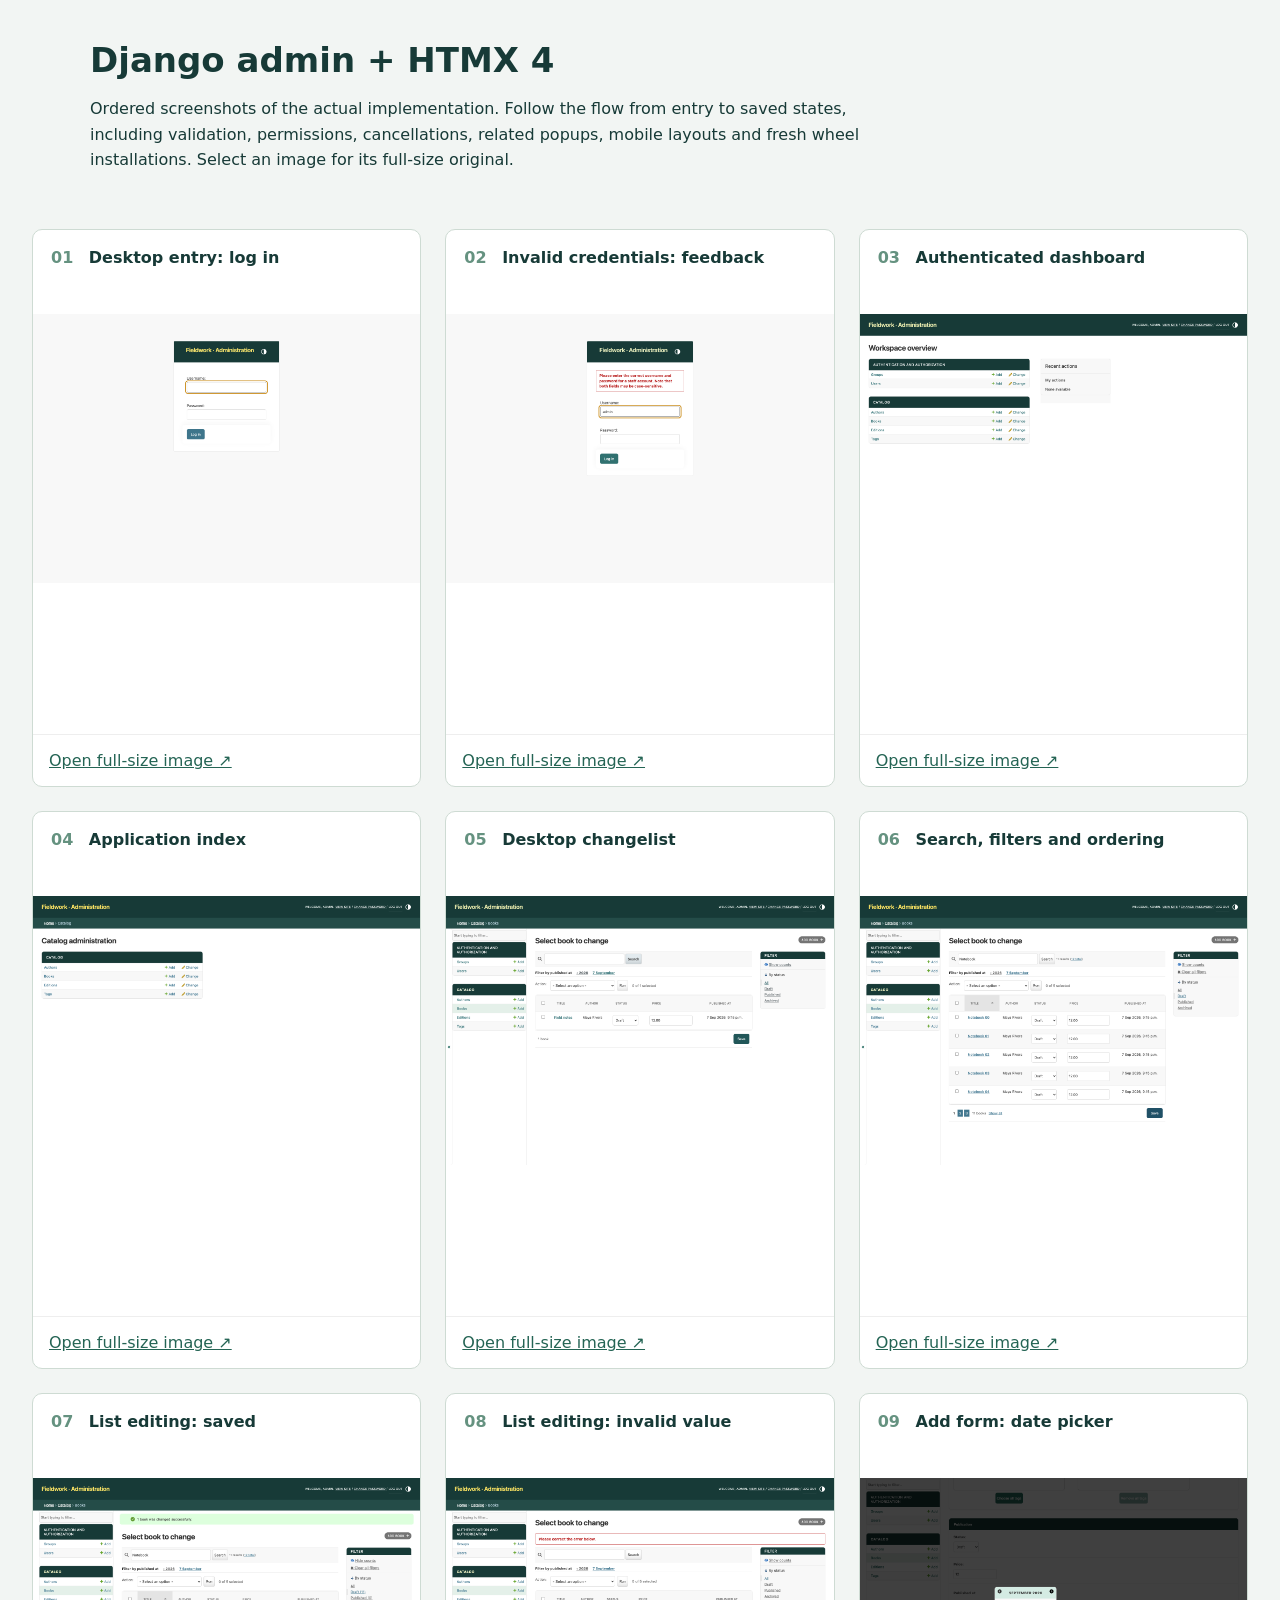
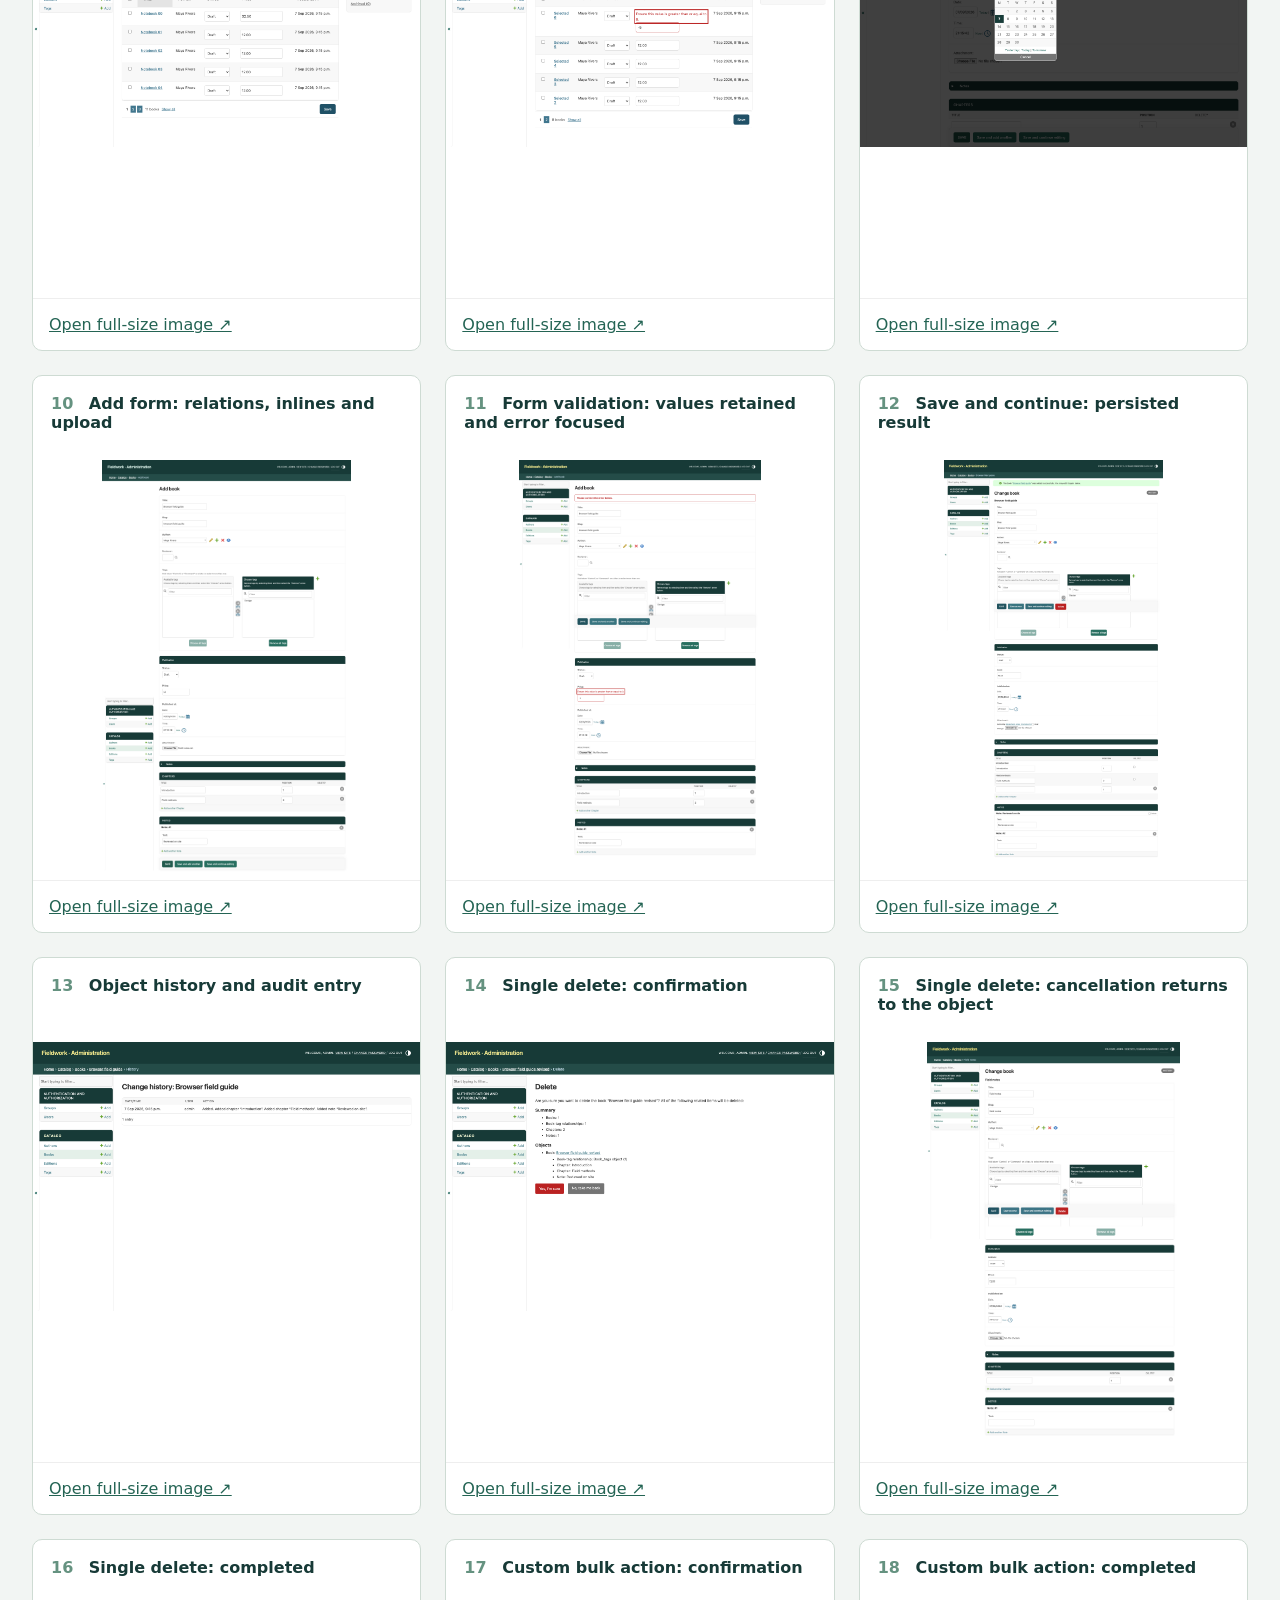
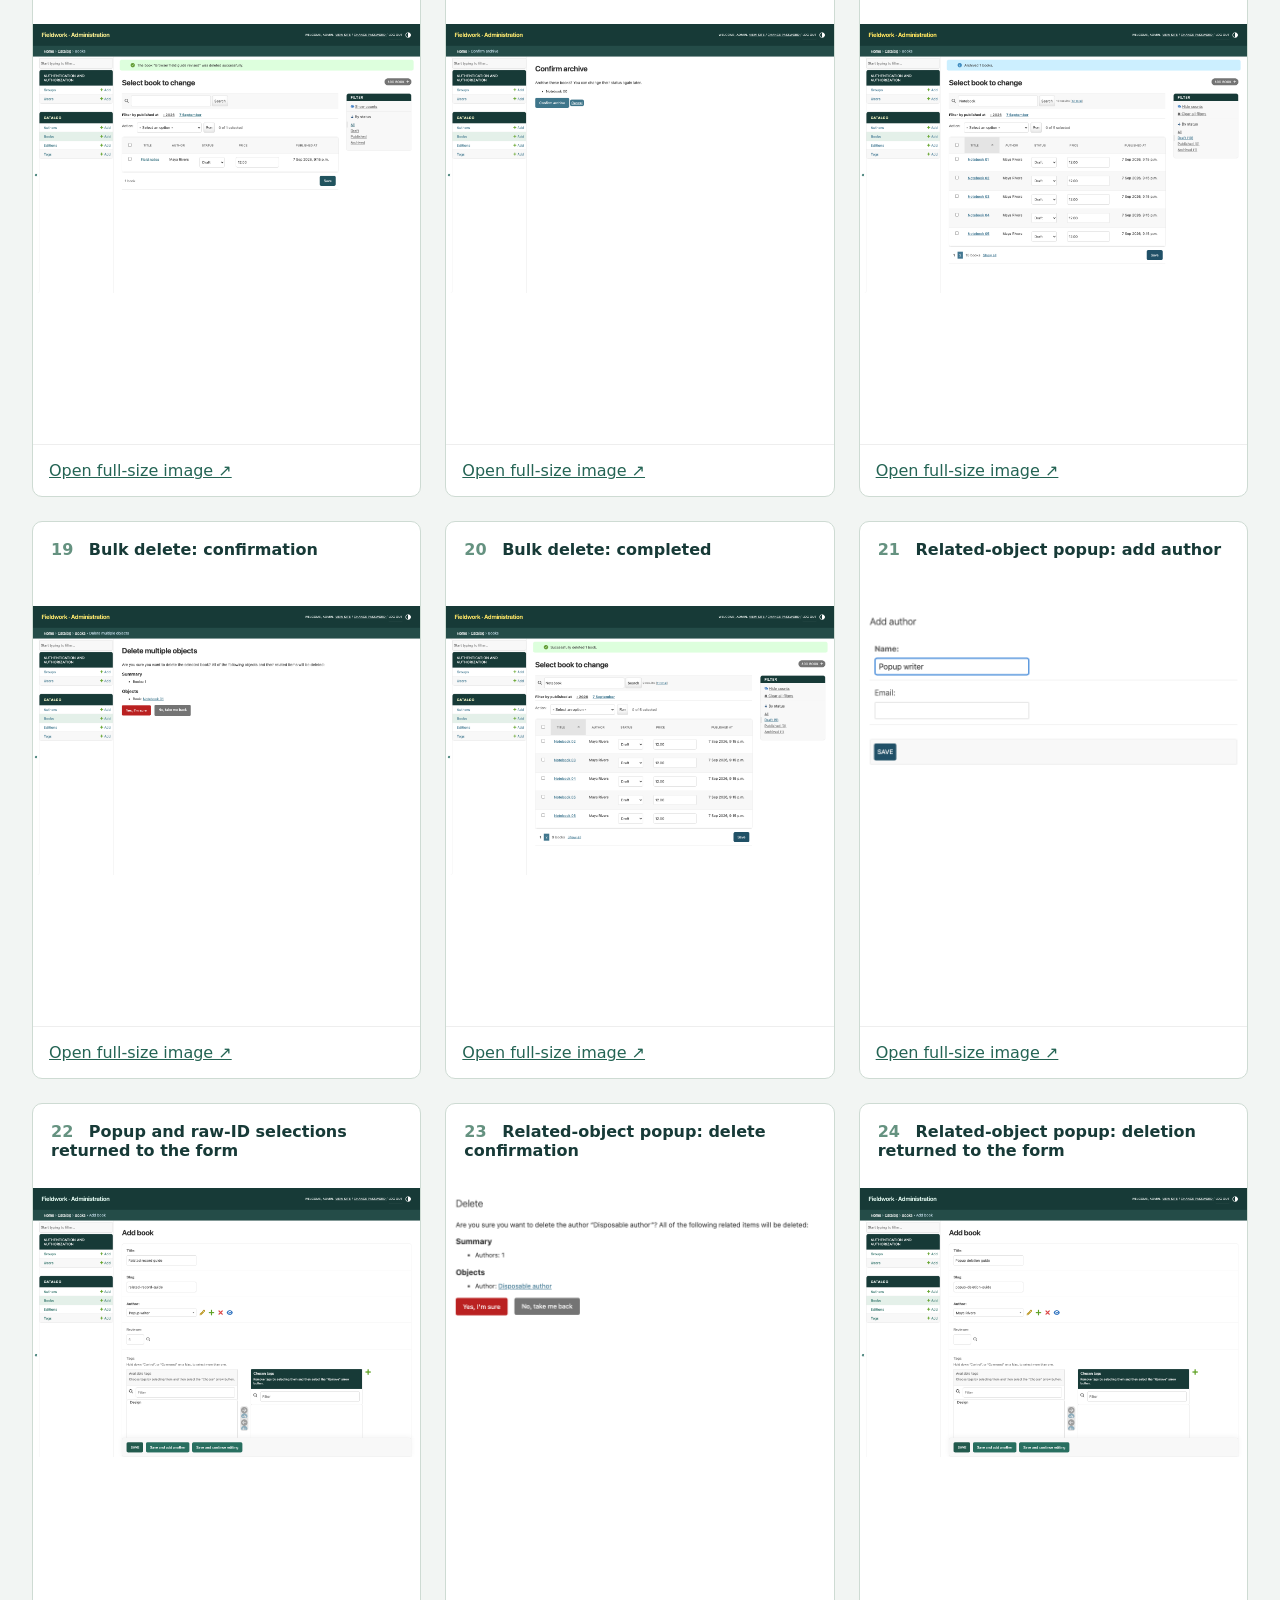
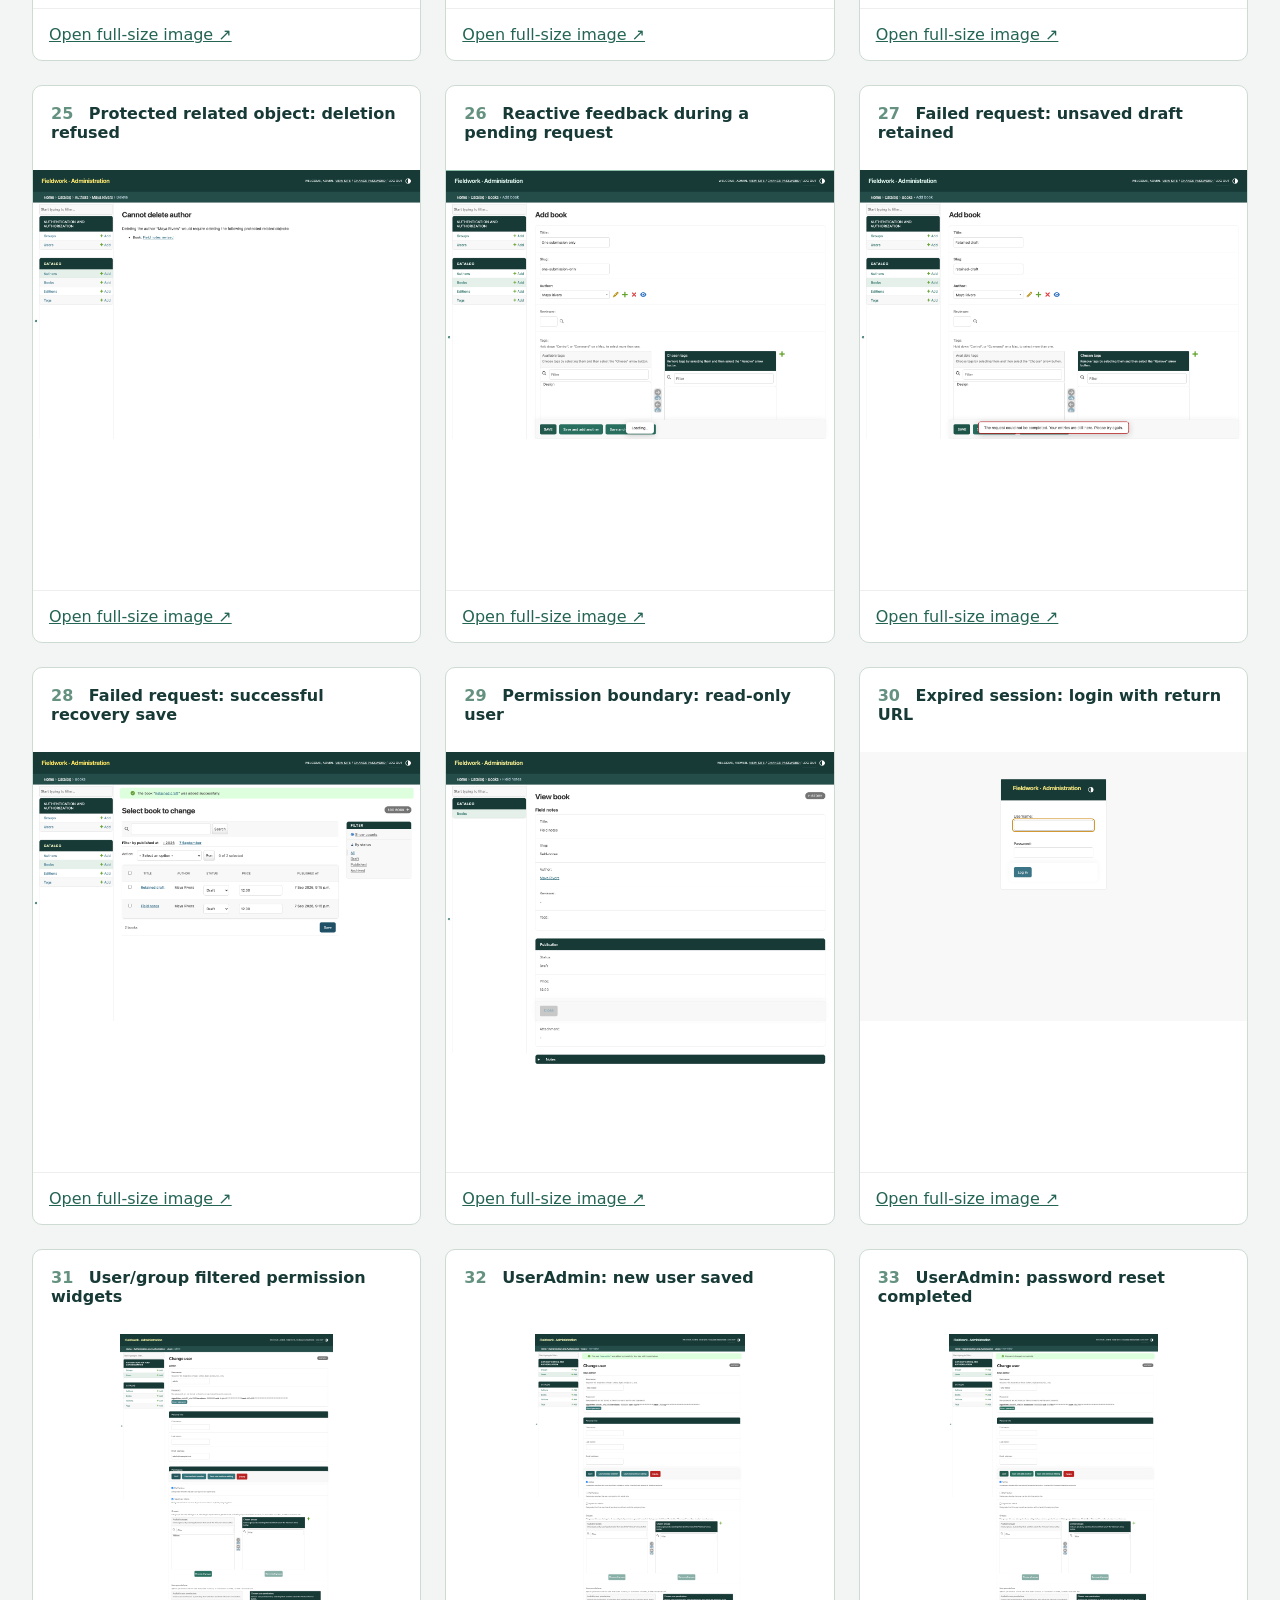
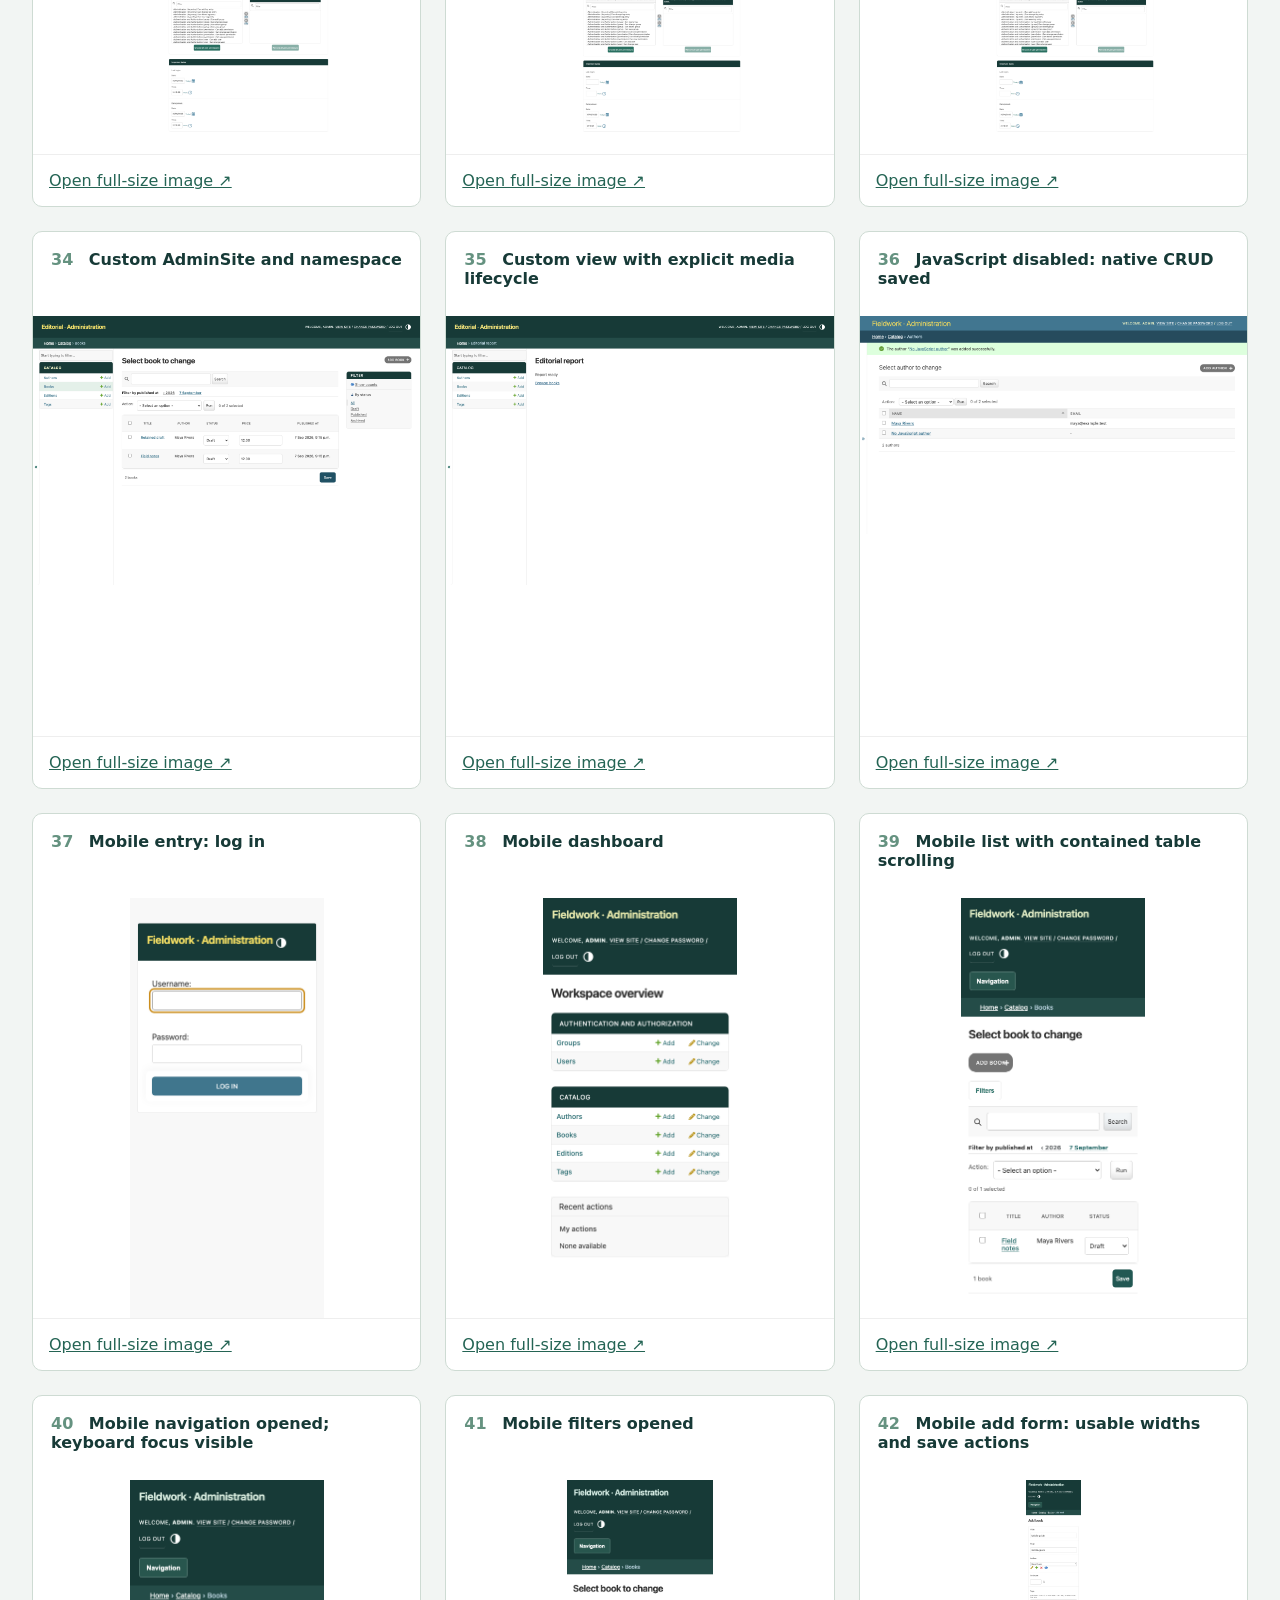
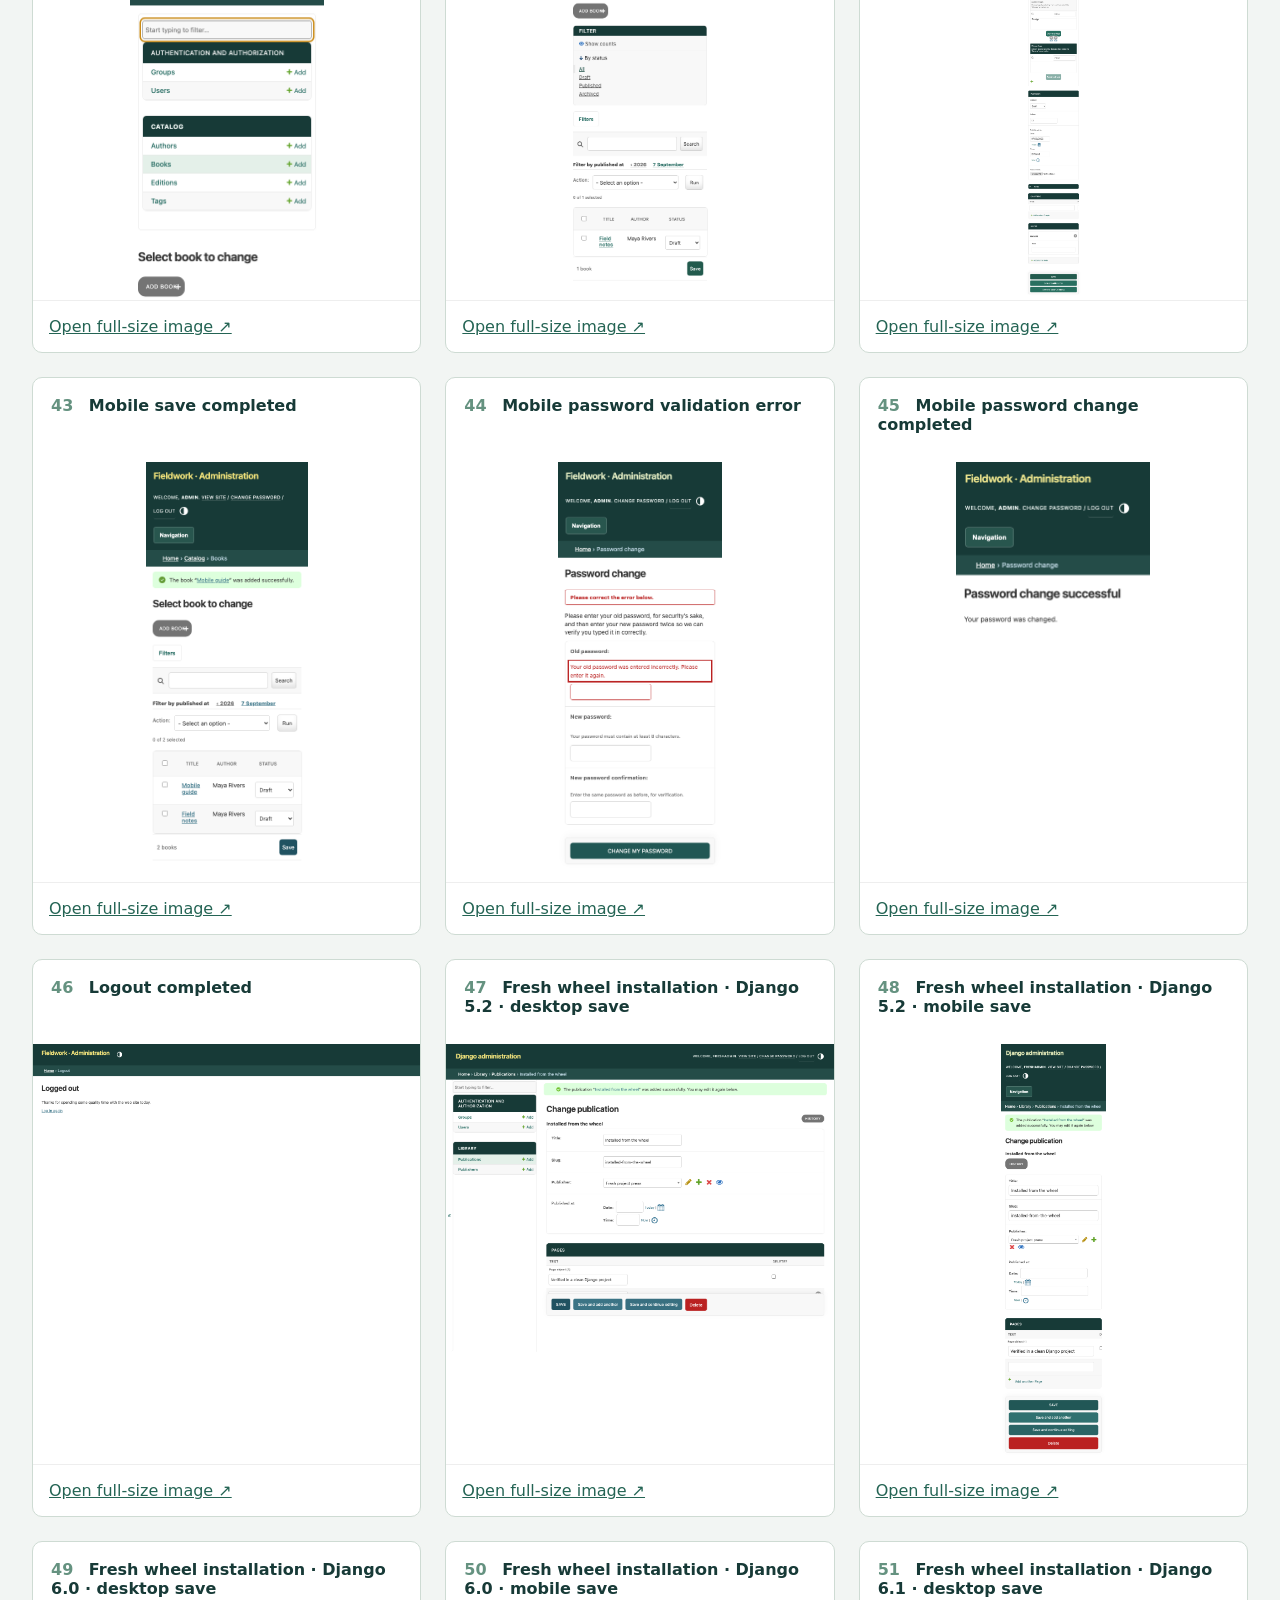
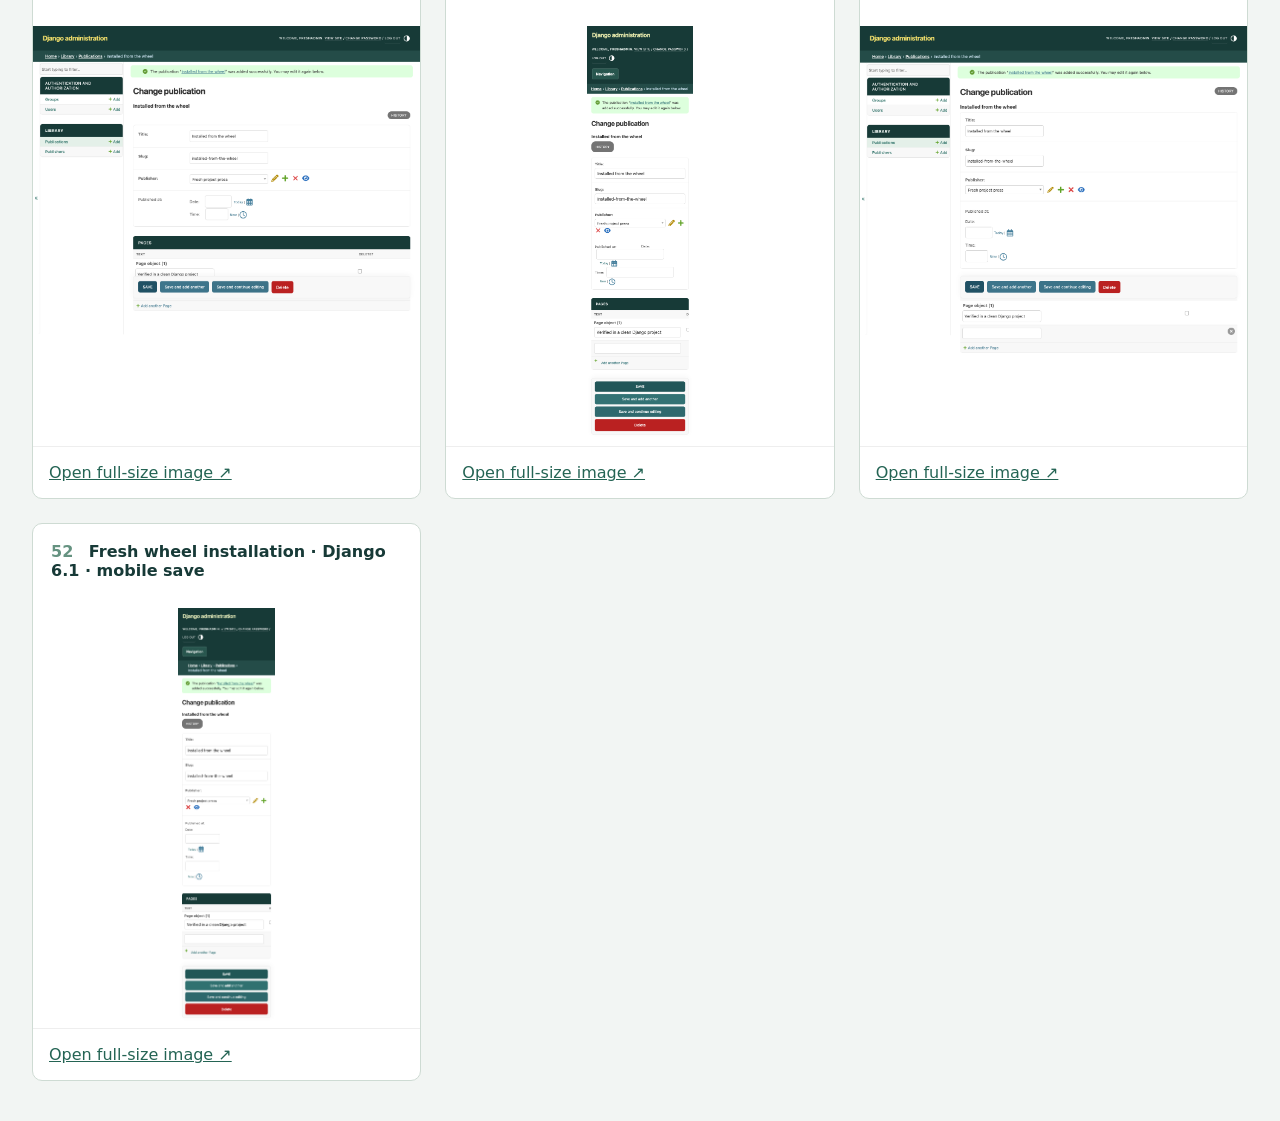
==== evidence/walkthrough.html @ 74c29bb1 "docs: deliver install guide and verified screenshot walkthrough" ====
<!doctype html><html lang="en"><meta charset="utf-8"><meta name="viewport" content="width=device-width, initial-scale=1"><title>Django HTMX admin · Screenshot walkthrough</title><style>body{margin:0;background:#f2f5f3;color:#173a37;font:16px system-ui}header{padding:40px;max-width:1100px;margin:auto}h1{font-size:34px;margin:0 0 12px}main{display:grid;grid-template-columns:repeat(auto-fit,minmax(330px,1fr));gap:24px;padding:0 32px 40px;max-width:1450px;margin:auto}figure{margin:0;border:1px solid #cedbd3;border-radius:10px;overflow:hidden;background:white}figcaption{padding:18px;font-weight:650;min-height:48px}figcaption span{color:#659280;margin-right:10px}img{width:100%;height:420px;object-fit:contain;object-position:top;background:#fff;display:block}.original{display:block;padding:16px;color:#246454;border-top:1px solid #eee}a:focus-visible{outline:3px solid #c58a24}header p{max-width:800px;line-height:1.6}@media(max-width:500px){header{padding:24px}main{padding:0 16px 24px;grid-template-columns:1fr}}</style><header><h1>Django admin + HTMX 4</h1><p>Ordered screenshots of the actual implementation. Follow the flow from entry to saved states, including validation, permissions, cancellations, related popups, mobile layouts and fresh wheel installations. Select an image for its full-size original.</p></header><main><figure><figcaption><span>01</span> Desktop entry: log in</figcaption><a href="screenshots/01-desktop-login.png" target="_blank"><img loading="lazy" src="screenshots/01-desktop-login.png" alt="Desktop entry: log in"></a><a class="original" href="screenshots/01-desktop-login.png" target="_blank">Open full-size image ↗</a></figure><figure><figcaption><span>02</span> Invalid credentials: feedback</figcaption><a href="screenshots/02-login-error.png" target="_blank"><img loading="lazy" src="screenshots/02-login-error.png" alt="Invalid credentials: feedback"></a><a class="original" href="screenshots/02-login-error.png" target="_blank">Open full-size image ↗</a></figure><figure><figcaption><span>03</span> Authenticated dashboard</figcaption><a href="screenshots/03-desktop-dashboard.png" target="_blank"><img loading="lazy" src="screenshots/03-desktop-dashboard.png" alt="Authenticated dashboard"></a><a class="original" href="screenshots/03-desktop-dashboard.png" target="_blank">Open full-size image ↗</a></figure><figure><figcaption><span>04</span> Application index</figcaption><a href="screenshots/04-app-index.png" target="_blank"><img loading="lazy" src="screenshots/04-app-index.png" alt="Application index"></a><a class="original" href="screenshots/04-app-index.png" target="_blank">Open full-size image ↗</a></figure><figure><figcaption><span>05</span> Desktop changelist</figcaption><a href="screenshots/05-desktop-changelist.png" target="_blank"><img loading="lazy" src="screenshots/05-desktop-changelist.png" alt="Desktop changelist"></a><a class="original" href="screenshots/05-desktop-changelist.png" target="_blank">Open full-size image ↗</a></figure><figure><figcaption><span>06</span> Search, filters and ordering</figcaption><a href="screenshots/13-search-filter-sort.png" target="_blank"><img loading="lazy" src="screenshots/13-search-filter-sort.png" alt="Search, filters and ordering"></a><a class="original" href="screenshots/13-search-filter-sort.png" target="_blank">Open full-size image ↗</a></figure><figure><figcaption><span>07</span> List editing: saved</figcaption><a href="screenshots/14-list-edit-saved.png" target="_blank"><img loading="lazy" src="screenshots/14-list-edit-saved.png" alt="List editing: saved"></a><a class="original" href="screenshots/14-list-edit-saved.png" target="_blank">Open full-size image ↗</a></figure><figure><figcaption><span>08</span> List editing: invalid value</figcaption><a href="screenshots/36-list-validation.png" target="_blank"><img loading="lazy" src="screenshots/36-list-validation.png" alt="List editing: invalid value"></a><a class="original" href="screenshots/36-list-validation.png" target="_blank">Open full-size image ↗</a></figure><figure><figcaption><span>09</span> Add form: date picker</figcaption><a href="screenshots/06-add-form-calendar.png" target="_blank"><img loading="lazy" src="screenshots/06-add-form-calendar.png" alt="Add form: date picker"></a><a class="original" href="screenshots/06-add-form-calendar.png" target="_blank">Open full-size image ↗</a></figure><figure><figcaption><span>10</span> Add form: relations, inlines and upload</figcaption><a href="screenshots/07-add-form-inlines-upload.png" target="_blank"><img loading="lazy" src="screenshots/07-add-form-inlines-upload.png" alt="Add form: relations, inlines and upload"></a><a class="original" href="screenshots/07-add-form-inlines-upload.png" target="_blank">Open full-size image ↗</a></figure><figure><figcaption><span>11</span> Form validation: values retained and error focused</figcaption><a href="screenshots/08-validation-feedback.png" target="_blank"><img loading="lazy" src="screenshots/08-validation-feedback.png" alt="Form validation: values retained and error focused"></a><a class="original" href="screenshots/08-validation-feedback.png" target="_blank">Open full-size image ↗</a></figure><figure><figcaption><span>12</span> Save and continue: persisted result</figcaption><a href="screenshots/09-saved-continue.png" target="_blank"><img loading="lazy" src="screenshots/09-saved-continue.png" alt="Save and continue: persisted result"></a><a class="original" href="screenshots/09-saved-continue.png" target="_blank">Open full-size image ↗</a></figure><figure><figcaption><span>13</span> Object history and audit entry</figcaption><a href="screenshots/10-object-history.png" target="_blank"><img loading="lazy" src="screenshots/10-object-history.png" alt="Object history and audit entry"></a><a class="original" href="screenshots/10-object-history.png" target="_blank">Open full-size image ↗</a></figure><figure><figcaption><span>14</span> Single delete: confirmation</figcaption><a href="screenshots/11-delete-confirmation.png" target="_blank"><img loading="lazy" src="screenshots/11-delete-confirmation.png" alt="Single delete: confirmation"></a><a class="original" href="screenshots/11-delete-confirmation.png" target="_blank">Open full-size image ↗</a></figure><figure><figcaption><span>15</span> Single delete: cancellation returns to the object</figcaption><a href="screenshots/38-delete-cancelled.png" target="_blank"><img loading="lazy" src="screenshots/38-delete-cancelled.png" alt="Single delete: cancellation returns to the object"></a><a class="original" href="screenshots/38-delete-cancelled.png" target="_blank">Open full-size image ↗</a></figure><figure><figcaption><span>16</span> Single delete: completed</figcaption><a href="screenshots/12-delete-finished.png" target="_blank"><img loading="lazy" src="screenshots/12-delete-finished.png" alt="Single delete: completed"></a><a class="original" href="screenshots/12-delete-finished.png" target="_blank">Open full-size image ↗</a></figure><figure><figcaption><span>17</span> Custom bulk action: confirmation</figcaption><a href="screenshots/15-bulk-action-confirmation.png" target="_blank"><img loading="lazy" src="screenshots/15-bulk-action-confirmation.png" alt="Custom bulk action: confirmation"></a><a class="original" href="screenshots/15-bulk-action-confirmation.png" target="_blank">Open full-size image ↗</a></figure><figure><figcaption><span>18</span> Custom bulk action: completed</figcaption><a href="screenshots/16-bulk-action-finished.png" target="_blank"><img loading="lazy" src="screenshots/16-bulk-action-finished.png" alt="Custom bulk action: completed"></a><a class="original" href="screenshots/16-bulk-action-finished.png" target="_blank">Open full-size image ↗</a></figure><figure><figcaption><span>19</span> Bulk delete: confirmation</figcaption><a href="screenshots/17-bulk-delete-confirmation.png" target="_blank"><img loading="lazy" src="screenshots/17-bulk-delete-confirmation.png" alt="Bulk delete: confirmation"></a><a class="original" href="screenshots/17-bulk-delete-confirmation.png" target="_blank">Open full-size image ↗</a></figure><figure><figcaption><span>20</span> Bulk delete: completed</figcaption><a href="screenshots/41-bulk-delete-finished.png" target="_blank"><img loading="lazy" src="screenshots/41-bulk-delete-finished.png" alt="Bulk delete: completed"></a><a class="original" href="screenshots/41-bulk-delete-finished.png" target="_blank">Open full-size image ↗</a></figure><figure><figcaption><span>21</span> Related-object popup: add author</figcaption><a href="screenshots/18-related-author-popup.png" target="_blank"><img loading="lazy" src="screenshots/18-related-author-popup.png" alt="Related-object popup: add author"></a><a class="original" href="screenshots/18-related-author-popup.png" target="_blank">Open full-size image ↗</a></figure><figure><figcaption><span>22</span> Popup and raw-ID selections returned to the form</figcaption><a href="screenshots/19-related-records-selected.png" target="_blank"><img loading="lazy" src="screenshots/19-related-records-selected.png" alt="Popup and raw-ID selections returned to the form"></a><a class="original" href="screenshots/19-related-records-selected.png" target="_blank">Open full-size image ↗</a></figure><figure><figcaption><span>23</span> Related-object popup: delete confirmation</figcaption><a href="screenshots/39-popup-delete-confirmation.png" target="_blank"><img loading="lazy" src="screenshots/39-popup-delete-confirmation.png" alt="Related-object popup: delete confirmation"></a><a class="original" href="screenshots/39-popup-delete-confirmation.png" target="_blank">Open full-size image ↗</a></figure><figure><figcaption><span>24</span> Related-object popup: deletion returned to the form</figcaption><a href="screenshots/40-popup-delete-finished.png" target="_blank"><img loading="lazy" src="screenshots/40-popup-delete-finished.png" alt="Related-object popup: deletion returned to the form"></a><a class="original" href="screenshots/40-popup-delete-finished.png" target="_blank">Open full-size image ↗</a></figure><figure><figcaption><span>25</span> Protected related object: deletion refused</figcaption><a href="screenshots/20-protected-deletion.png" target="_blank"><img loading="lazy" src="screenshots/20-protected-deletion.png" alt="Protected related object: deletion refused"></a><a class="original" href="screenshots/20-protected-deletion.png" target="_blank">Open full-size image ↗</a></figure><figure><figcaption><span>26</span> Reactive feedback during a pending request</figcaption><a href="screenshots/33-loading-feedback.png" target="_blank"><img loading="lazy" src="screenshots/33-loading-feedback.png" alt="Reactive feedback during a pending request"></a><a class="original" href="screenshots/33-loading-feedback.png" target="_blank">Open full-size image ↗</a></figure><figure><figcaption><span>27</span> Failed request: unsaved draft retained</figcaption><a href="screenshots/31-request-error-retained.png" target="_blank"><img loading="lazy" src="screenshots/31-request-error-retained.png" alt="Failed request: unsaved draft retained"></a><a class="original" href="screenshots/31-request-error-retained.png" target="_blank">Open full-size image ↗</a></figure><figure><figcaption><span>28</span> Failed request: successful recovery save</figcaption><a href="screenshots/44-request-error-recovered.png" target="_blank"><img loading="lazy" src="screenshots/44-request-error-recovered.png" alt="Failed request: successful recovery save"></a><a class="original" href="screenshots/44-request-error-recovered.png" target="_blank">Open full-size image ↗</a></figure><figure><figcaption><span>29</span> Permission boundary: read-only user</figcaption><a href="screenshots/34-view-only-permissions.png" target="_blank"><img loading="lazy" src="screenshots/34-view-only-permissions.png" alt="Permission boundary: read-only user"></a><a class="original" href="screenshots/34-view-only-permissions.png" target="_blank">Open full-size image ↗</a></figure><figure><figcaption><span>30</span> Expired session: login with return URL</figcaption><a href="screenshots/42-session-expiry-login.png" target="_blank"><img loading="lazy" src="screenshots/42-session-expiry-login.png" alt="Expired session: login with return URL"></a><a class="original" href="screenshots/42-session-expiry-login.png" target="_blank">Open full-size image ↗</a></figure><figure><figcaption><span>31</span> User/group filtered permission widgets</figcaption><a href="screenshots/35-user-permission-widgets.png" target="_blank"><img loading="lazy" src="screenshots/35-user-permission-widgets.png" alt="User/group filtered permission widgets"></a><a class="original" href="screenshots/35-user-permission-widgets.png" target="_blank">Open full-size image ↗</a></figure><figure><figcaption><span>32</span> UserAdmin: new user saved</figcaption><a href="screenshots/45-user-created.png" target="_blank"><img loading="lazy" src="screenshots/45-user-created.png" alt="UserAdmin: new user saved"></a><a class="original" href="screenshots/45-user-created.png" target="_blank">Open full-size image ↗</a></figure><figure><figcaption><span>33</span> UserAdmin: password reset completed</figcaption><a href="screenshots/46-admin-password-reset.png" target="_blank"><img loading="lazy" src="screenshots/46-admin-password-reset.png" alt="UserAdmin: password reset completed"></a><a class="original" href="screenshots/46-admin-password-reset.png" target="_blank">Open full-size image ↗</a></figure><figure><figcaption><span>34</span> Custom AdminSite and namespace</figcaption><a href="screenshots/32-custom-admin-site.png" target="_blank"><img loading="lazy" src="screenshots/32-custom-admin-site.png" alt="Custom AdminSite and namespace"></a><a class="original" href="screenshots/32-custom-admin-site.png" target="_blank">Open full-size image ↗</a></figure><figure><figcaption><span>35</span> Custom view with explicit media lifecycle</figcaption><a href="screenshots/37-custom-media-lifecycle.png" target="_blank"><img loading="lazy" src="screenshots/37-custom-media-lifecycle.png" alt="Custom view with explicit media lifecycle"></a><a class="original" href="screenshots/37-custom-media-lifecycle.png" target="_blank">Open full-size image ↗</a></figure><figure><figcaption><span>36</span> JavaScript disabled: native CRUD saved</figcaption><a href="screenshots/43-no-javascript-saved.png" target="_blank"><img loading="lazy" src="screenshots/43-no-javascript-saved.png" alt="JavaScript disabled: native CRUD saved"></a><a class="original" href="screenshots/43-no-javascript-saved.png" target="_blank">Open full-size image ↗</a></figure><figure><figcaption><span>37</span> Mobile entry: log in</figcaption><a href="screenshots/21-mobile-login.png" target="_blank"><img loading="lazy" src="screenshots/21-mobile-login.png" alt="Mobile entry: log in"></a><a class="original" href="screenshots/21-mobile-login.png" target="_blank">Open full-size image ↗</a></figure><figure><figcaption><span>38</span> Mobile dashboard</figcaption><a href="screenshots/22-mobile-dashboard.png" target="_blank"><img loading="lazy" src="screenshots/22-mobile-dashboard.png" alt="Mobile dashboard"></a><a class="original" href="screenshots/22-mobile-dashboard.png" target="_blank">Open full-size image ↗</a></figure><figure><figcaption><span>39</span> Mobile list with contained table scrolling</figcaption><a href="screenshots/23-mobile-list.png" target="_blank"><img loading="lazy" src="screenshots/23-mobile-list.png" alt="Mobile list with contained table scrolling"></a><a class="original" href="screenshots/23-mobile-list.png" target="_blank">Open full-size image ↗</a></figure><figure><figcaption><span>40</span> Mobile navigation opened; keyboard focus visible</figcaption><a href="screenshots/24-mobile-navigation.png" target="_blank"><img loading="lazy" src="screenshots/24-mobile-navigation.png" alt="Mobile navigation opened; keyboard focus visible"></a><a class="original" href="screenshots/24-mobile-navigation.png" target="_blank">Open full-size image ↗</a></figure><figure><figcaption><span>41</span> Mobile filters opened</figcaption><a href="screenshots/26-mobile-filters.png" target="_blank"><img loading="lazy" src="screenshots/26-mobile-filters.png" alt="Mobile filters opened"></a><a class="original" href="screenshots/26-mobile-filters.png" target="_blank">Open full-size image ↗</a></figure><figure><figcaption><span>42</span> Mobile add form: usable widths and save actions</figcaption><a href="screenshots/27-mobile-add-form.png" target="_blank"><img loading="lazy" src="screenshots/27-mobile-add-form.png" alt="Mobile add form: usable widths and save actions"></a><a class="original" href="screenshots/27-mobile-add-form.png" target="_blank">Open full-size image ↗</a></figure><figure><figcaption><span>43</span> Mobile save completed</figcaption><a href="screenshots/28-mobile-saved.png" target="_blank"><img loading="lazy" src="screenshots/28-mobile-saved.png" alt="Mobile save completed"></a><a class="original" href="screenshots/28-mobile-saved.png" target="_blank">Open full-size image ↗</a></figure><figure><figcaption><span>44</span> Mobile password validation error</figcaption><a href="screenshots/29-mobile-password-error.png" target="_blank"><img loading="lazy" src="screenshots/29-mobile-password-error.png" alt="Mobile password validation error"></a><a class="original" href="screenshots/29-mobile-password-error.png" target="_blank">Open full-size image ↗</a></figure><figure><figcaption><span>45</span> Mobile password change completed</figcaption><a href="screenshots/30-mobile-password-done.png" target="_blank"><img loading="lazy" src="screenshots/30-mobile-password-done.png" alt="Mobile password change completed"></a><a class="original" href="screenshots/30-mobile-password-done.png" target="_blank">Open full-size image ↗</a></figure><figure><figcaption><span>46</span> Logout completed</figcaption><a href="screenshots/25-logout.png" target="_blank"><img loading="lazy" src="screenshots/25-logout.png" alt="Logout completed"></a><a class="original" href="screenshots/25-logout.png" target="_blank">Open full-size image ↗</a></figure><figure><figcaption><span>47</span> Fresh wheel installation · Django 5.2 · desktop save</figcaption><a href="../fresh_install/django52/wheel-saved-desktop.png" target="_blank"><img loading="lazy" src="../fresh_install/django52/wheel-saved-desktop.png" alt="Fresh wheel installation · Django 5.2 · desktop save"></a><a class="original" href="../fresh_install/django52/wheel-saved-desktop.png" target="_blank">Open full-size image ↗</a></figure><figure><figcaption><span>48</span> Fresh wheel installation · Django 5.2 · mobile save</figcaption><a href="../fresh_install/django52/wheel-saved-mobile.png" target="_blank"><img loading="lazy" src="../fresh_install/django52/wheel-saved-mobile.png" alt="Fresh wheel installation · Django 5.2 · mobile save"></a><a class="original" href="../fresh_install/django52/wheel-saved-mobile.png" target="_blank">Open full-size image ↗</a></figure><figure><figcaption><span>49</span> Fresh wheel installation · Django 6.0 · desktop save</figcaption><a href="../fresh_install/django60/wheel-saved-desktop.png" target="_blank"><img loading="lazy" src="../fresh_install/django60/wheel-saved-desktop.png" alt="Fresh wheel installation · Django 6.0 · desktop save"></a><a class="original" href="../fresh_install/django60/wheel-saved-desktop.png" target="_blank">Open full-size image ↗</a></figure><figure><figcaption><span>50</span> Fresh wheel installation · Django 6.0 · mobile save</figcaption><a href="../fresh_install/django60/wheel-saved-mobile.png" target="_blank"><img loading="lazy" src="../fresh_install/django60/wheel-saved-mobile.png" alt="Fresh wheel installation · Django 6.0 · mobile save"></a><a class="original" href="../fresh_install/django60/wheel-saved-mobile.png" target="_blank">Open full-size image ↗</a></figure><figure><figcaption><span>51</span> Fresh wheel installation · Django 6.1 · desktop save</figcaption><a href="../fresh_install/django61/wheel-saved-desktop.png" target="_blank"><img loading="lazy" src="../fresh_install/django61/wheel-saved-desktop.png" alt="Fresh wheel installation · Django 6.1 · desktop save"></a><a class="original" href="../fresh_install/django61/wheel-saved-desktop.png" target="_blank">Open full-size image ↗</a></figure><figure><figcaption><span>52</span> Fresh wheel installation · Django 6.1 · mobile save</figcaption><a href="../fresh_install/django61/wheel-saved-mobile.png" target="_blank"><img loading="lazy" src="../fresh_install/django61/wheel-saved-mobile.png" alt="Fresh wheel installation · Django 6.1 · mobile save"></a><a class="original" href="../fresh_install/django61/wheel-saved-mobile.png" target="_blank">Open full-size image ↗</a></figure></main></html>
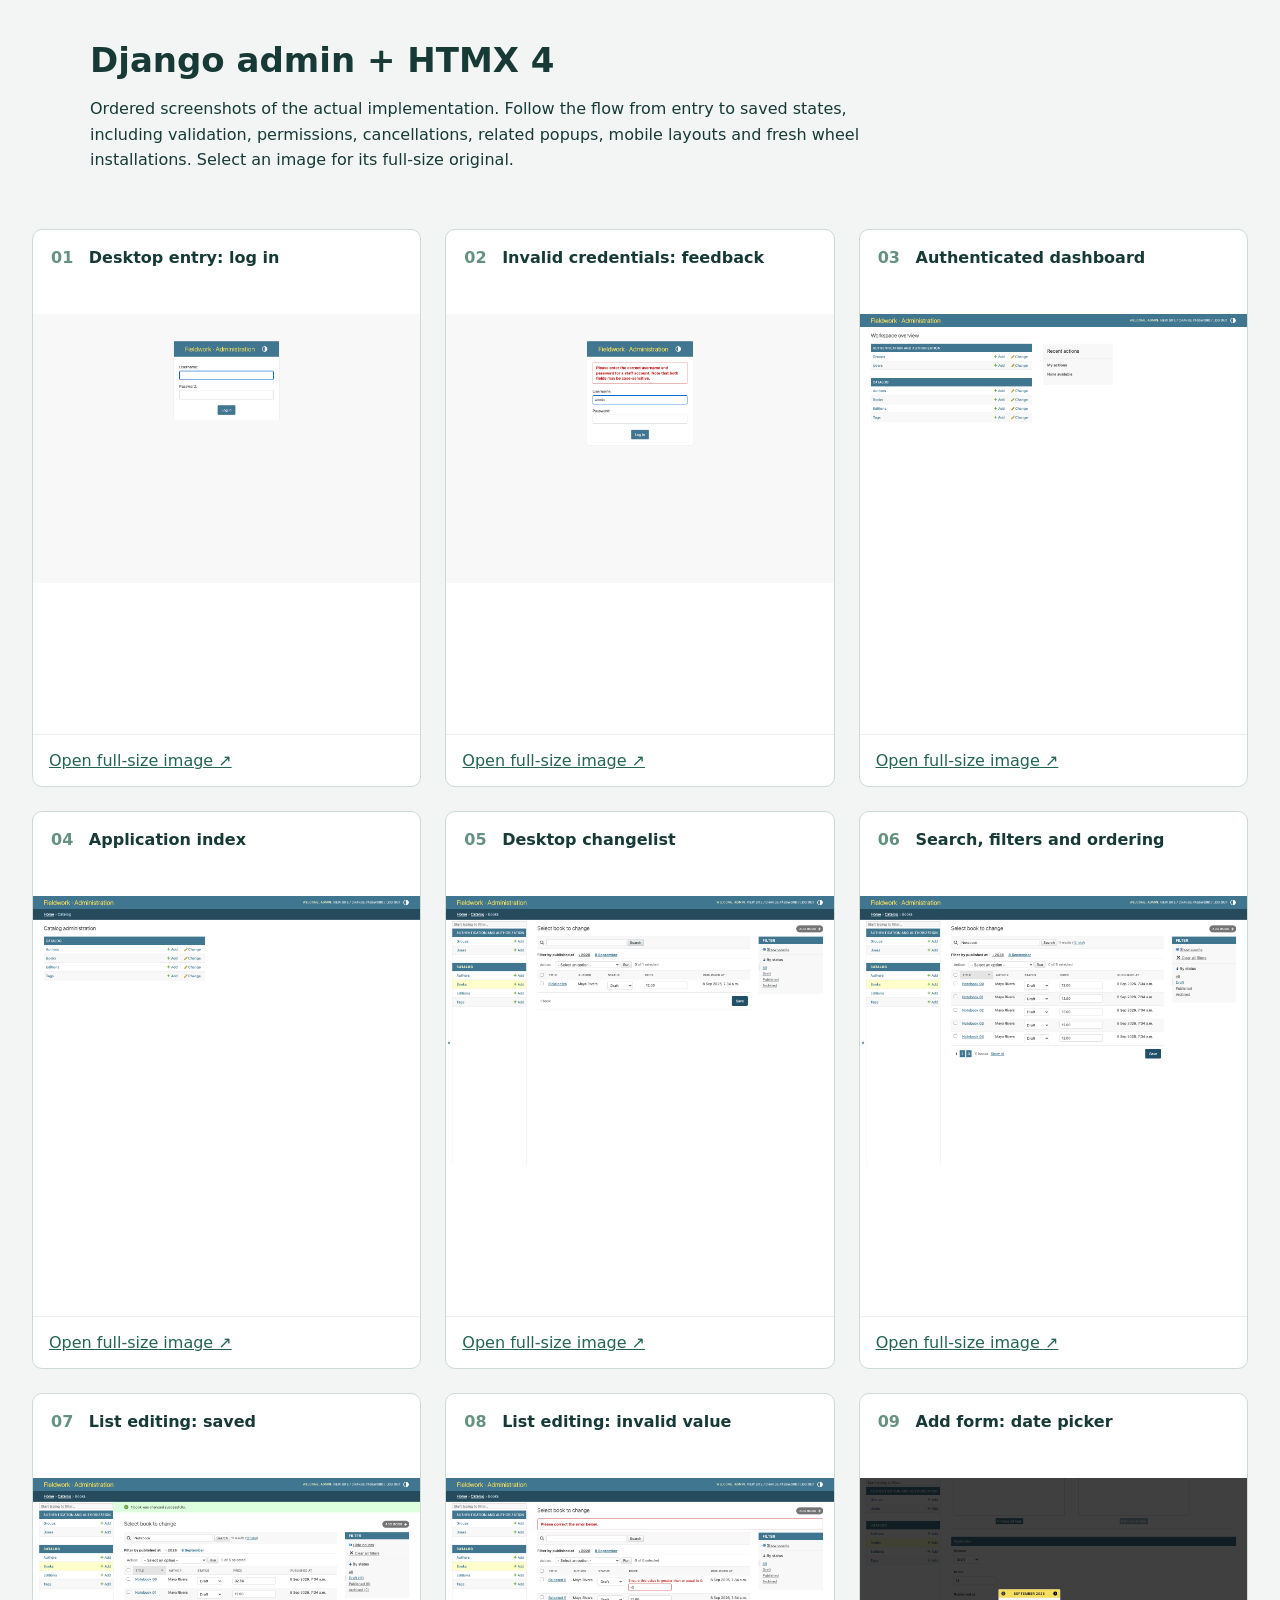
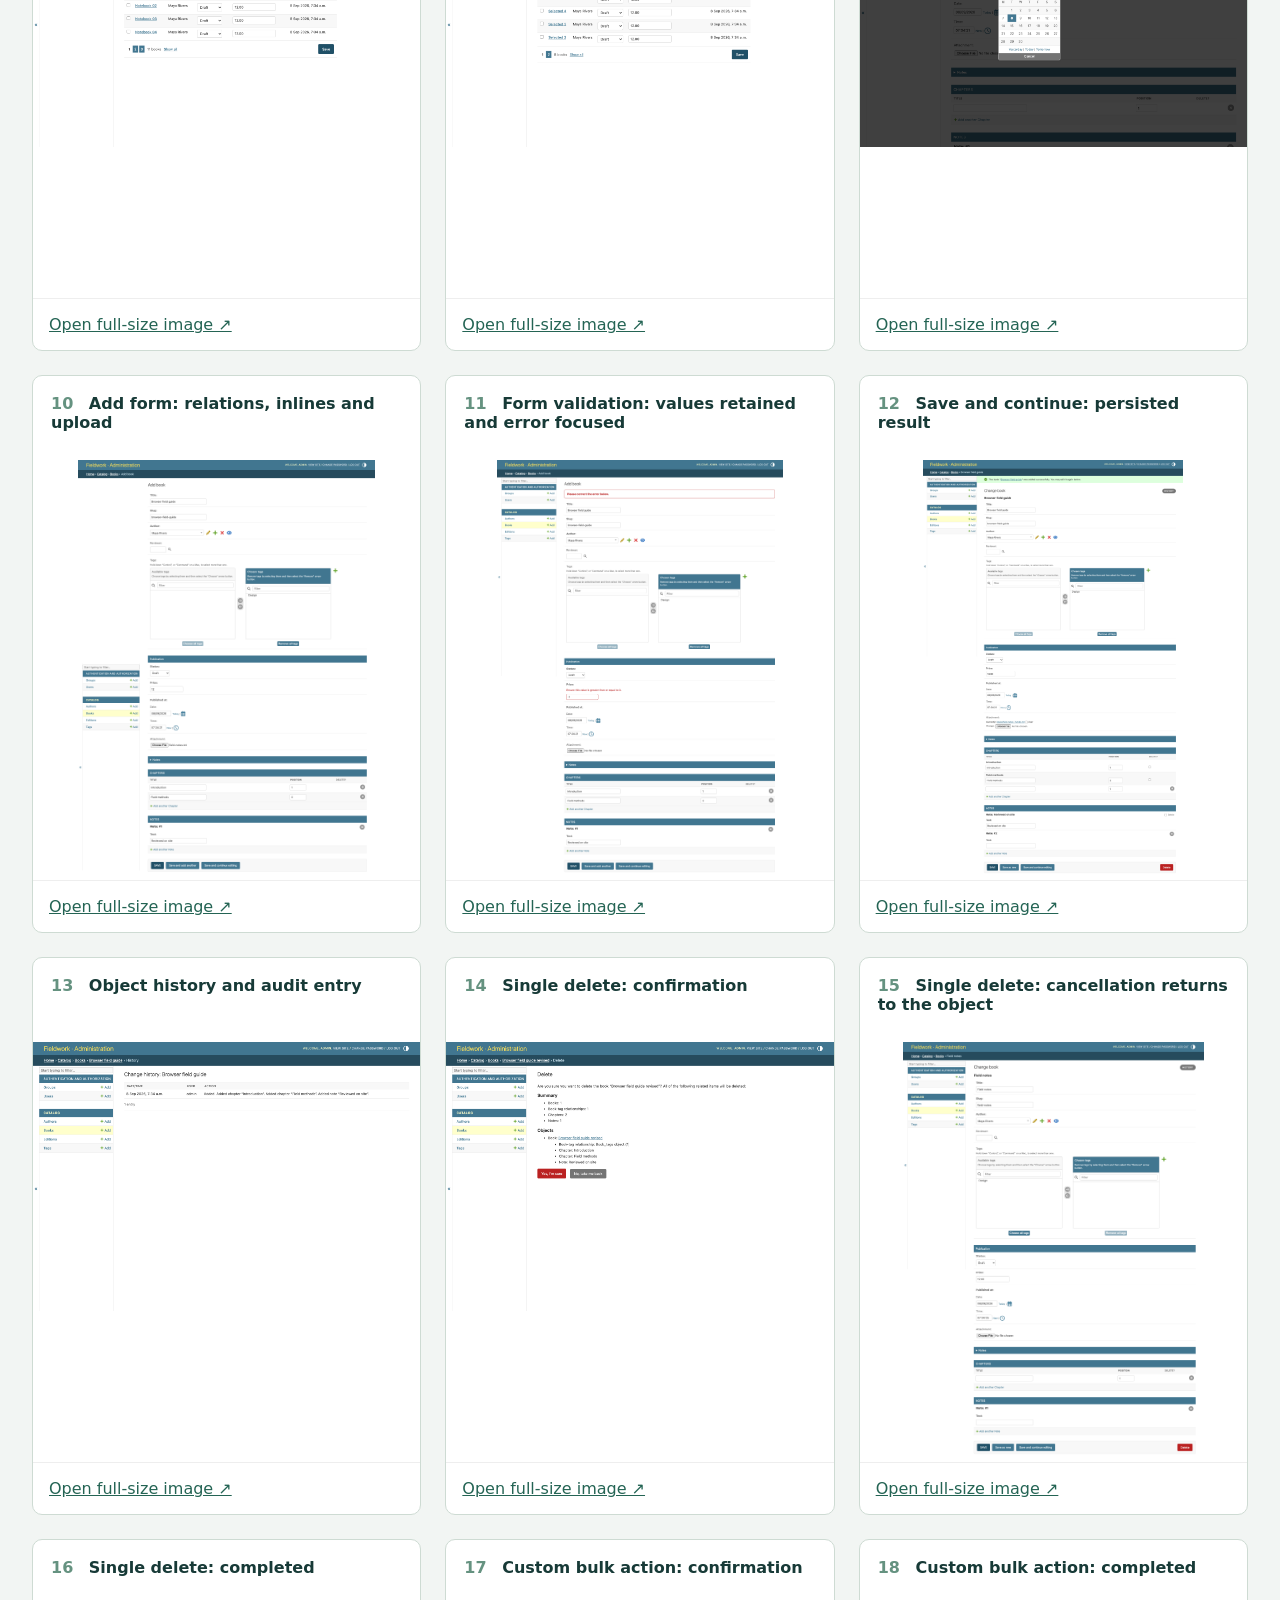
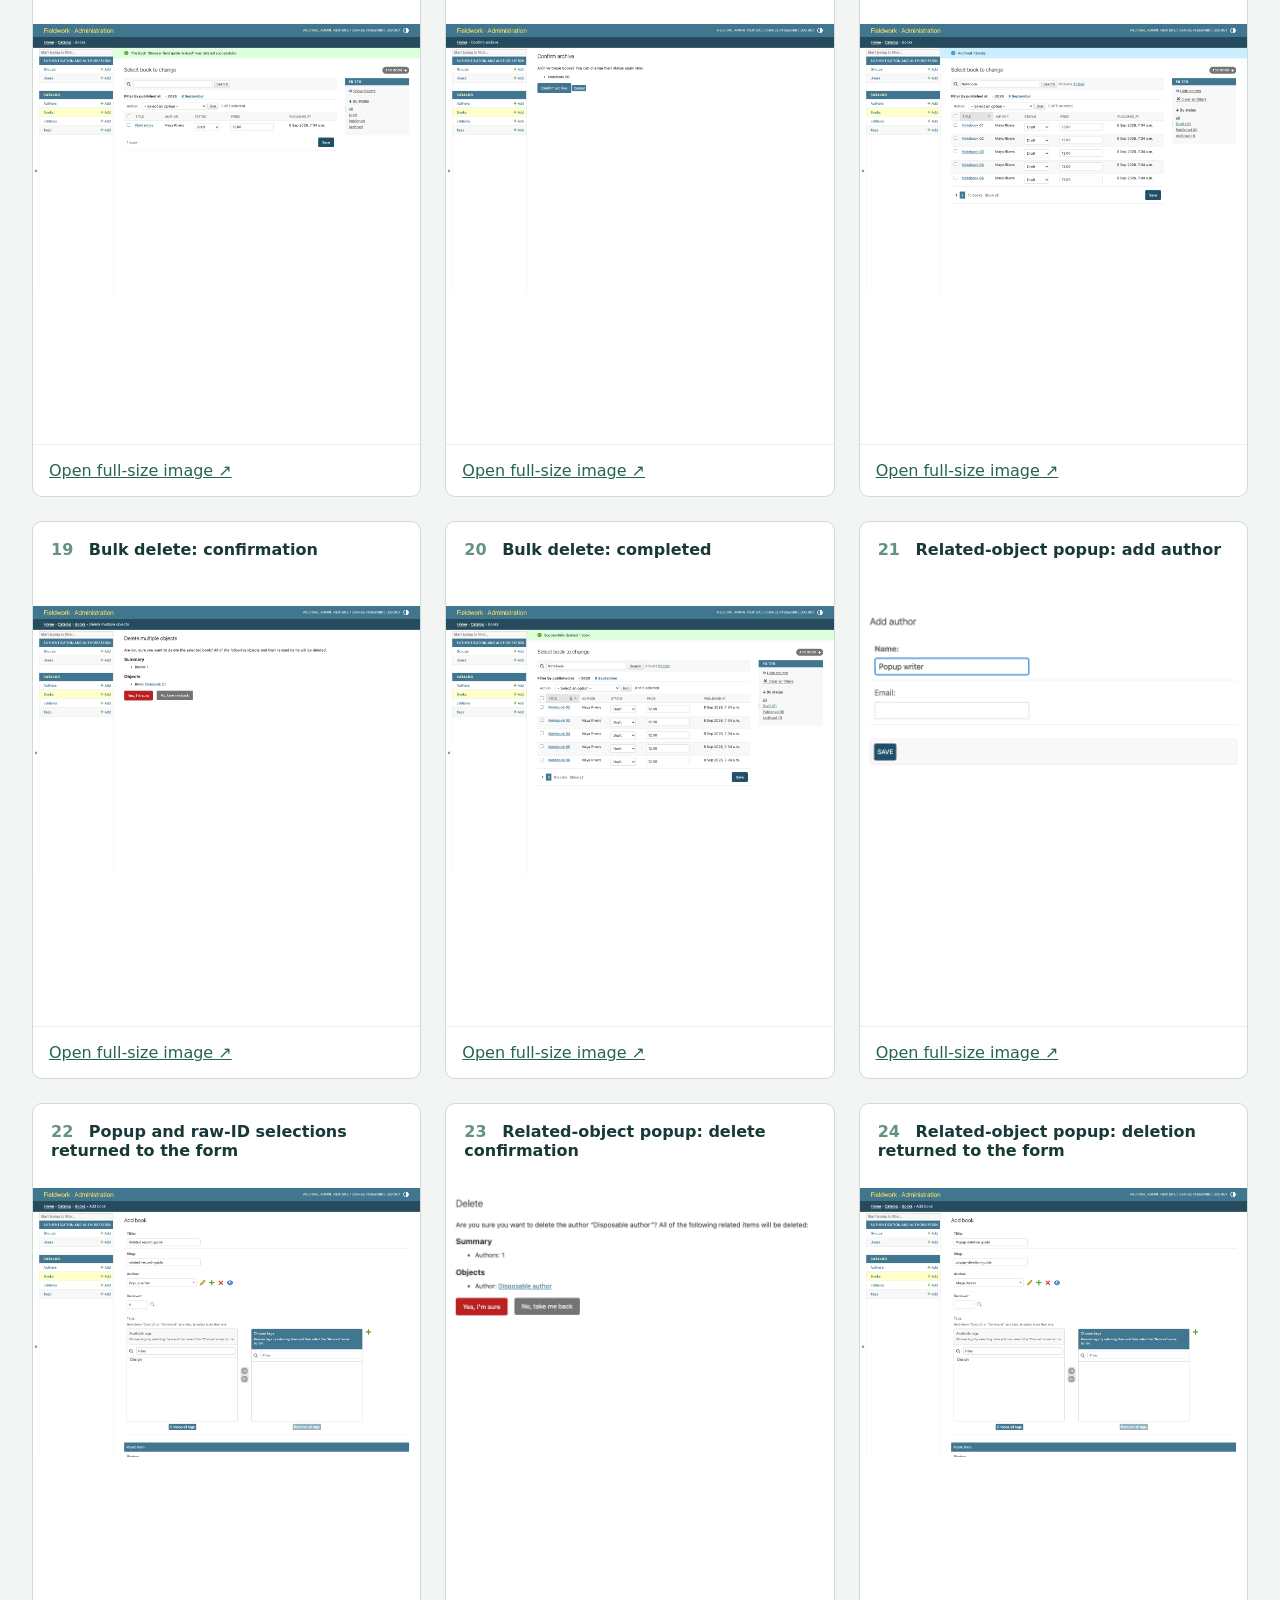
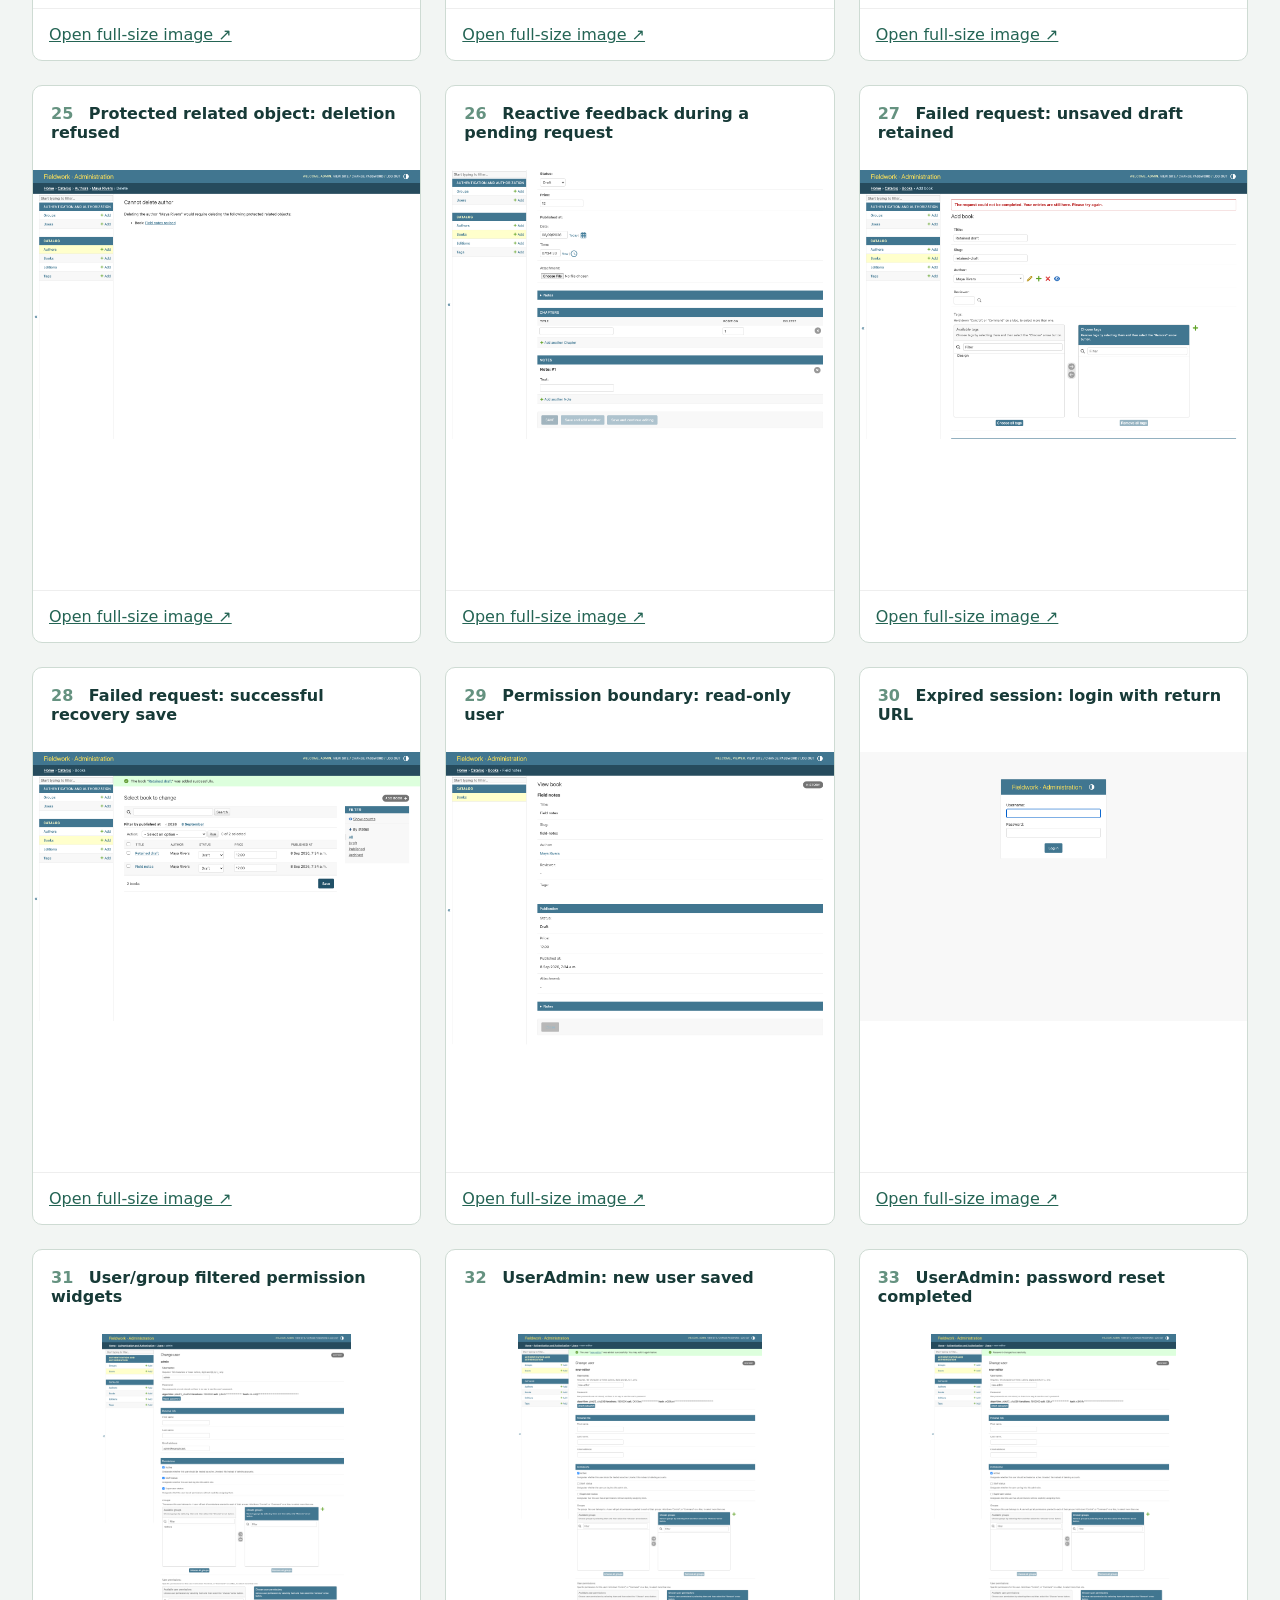
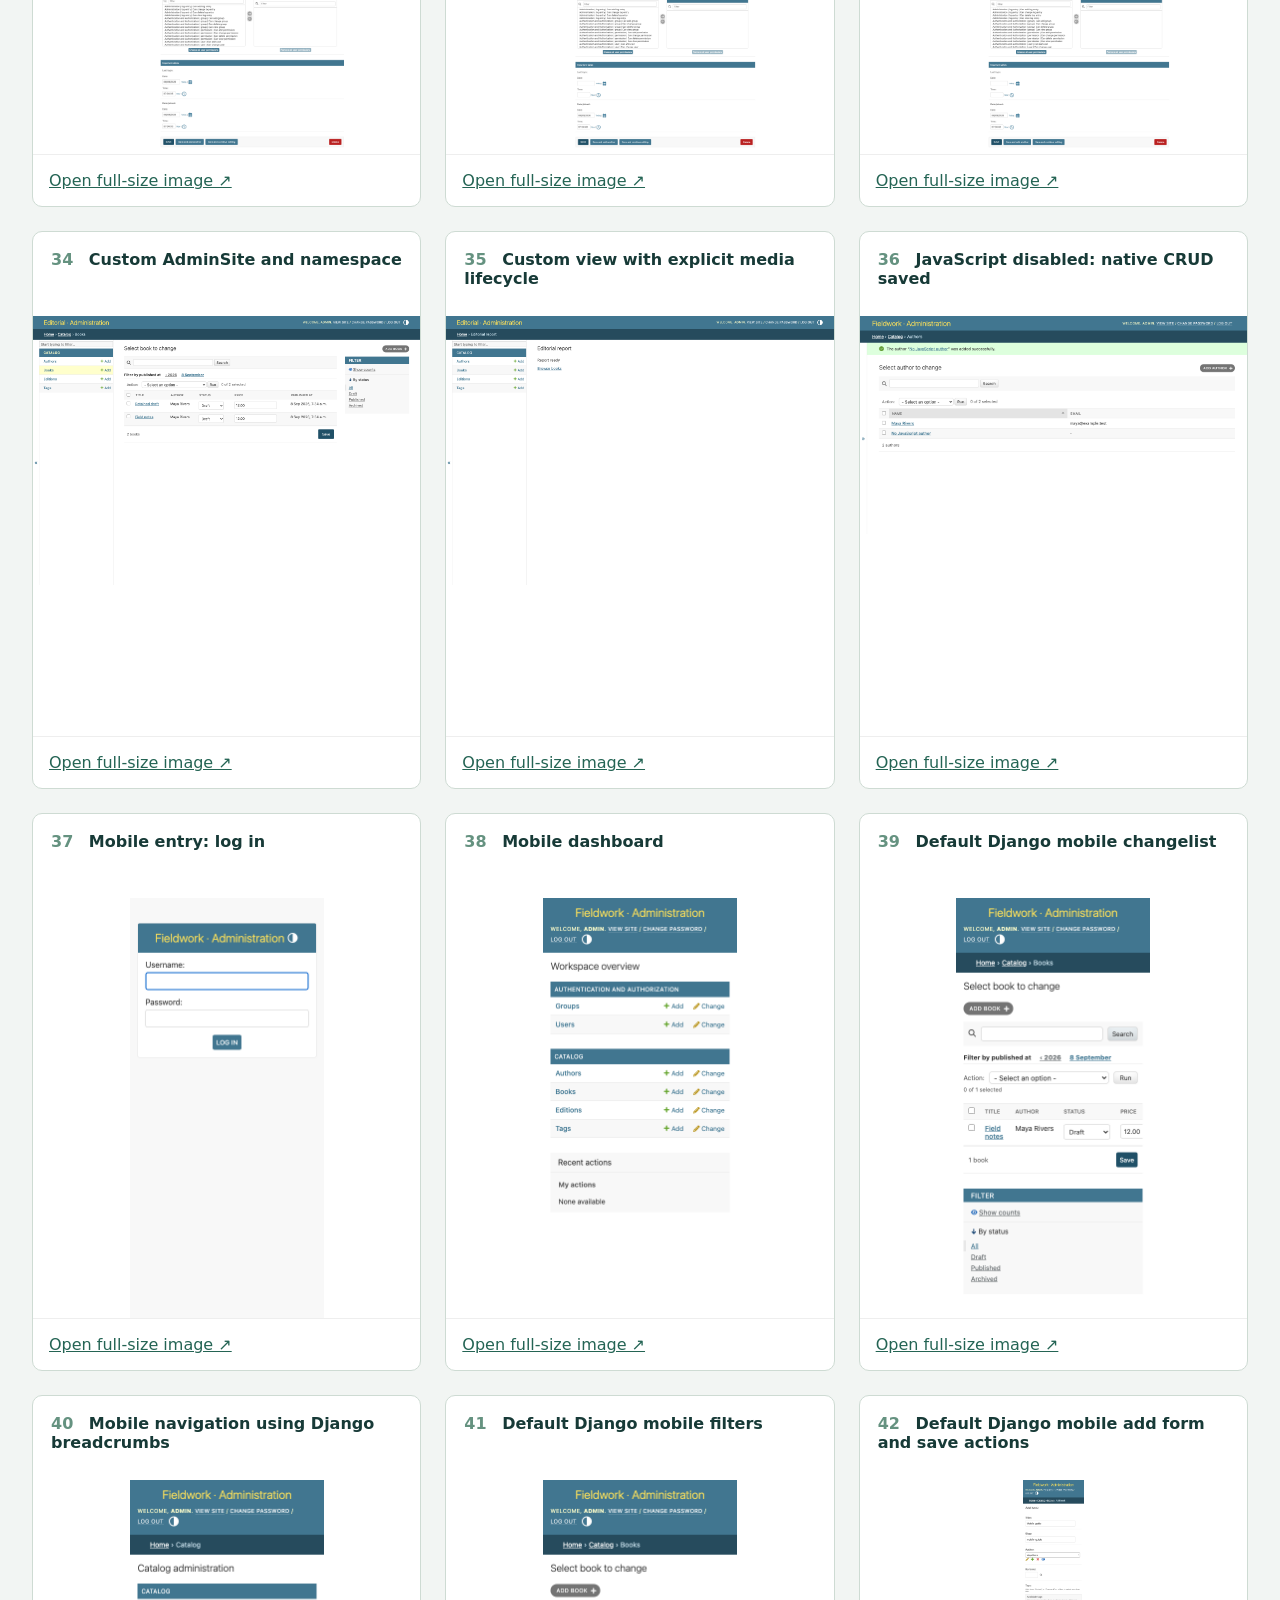
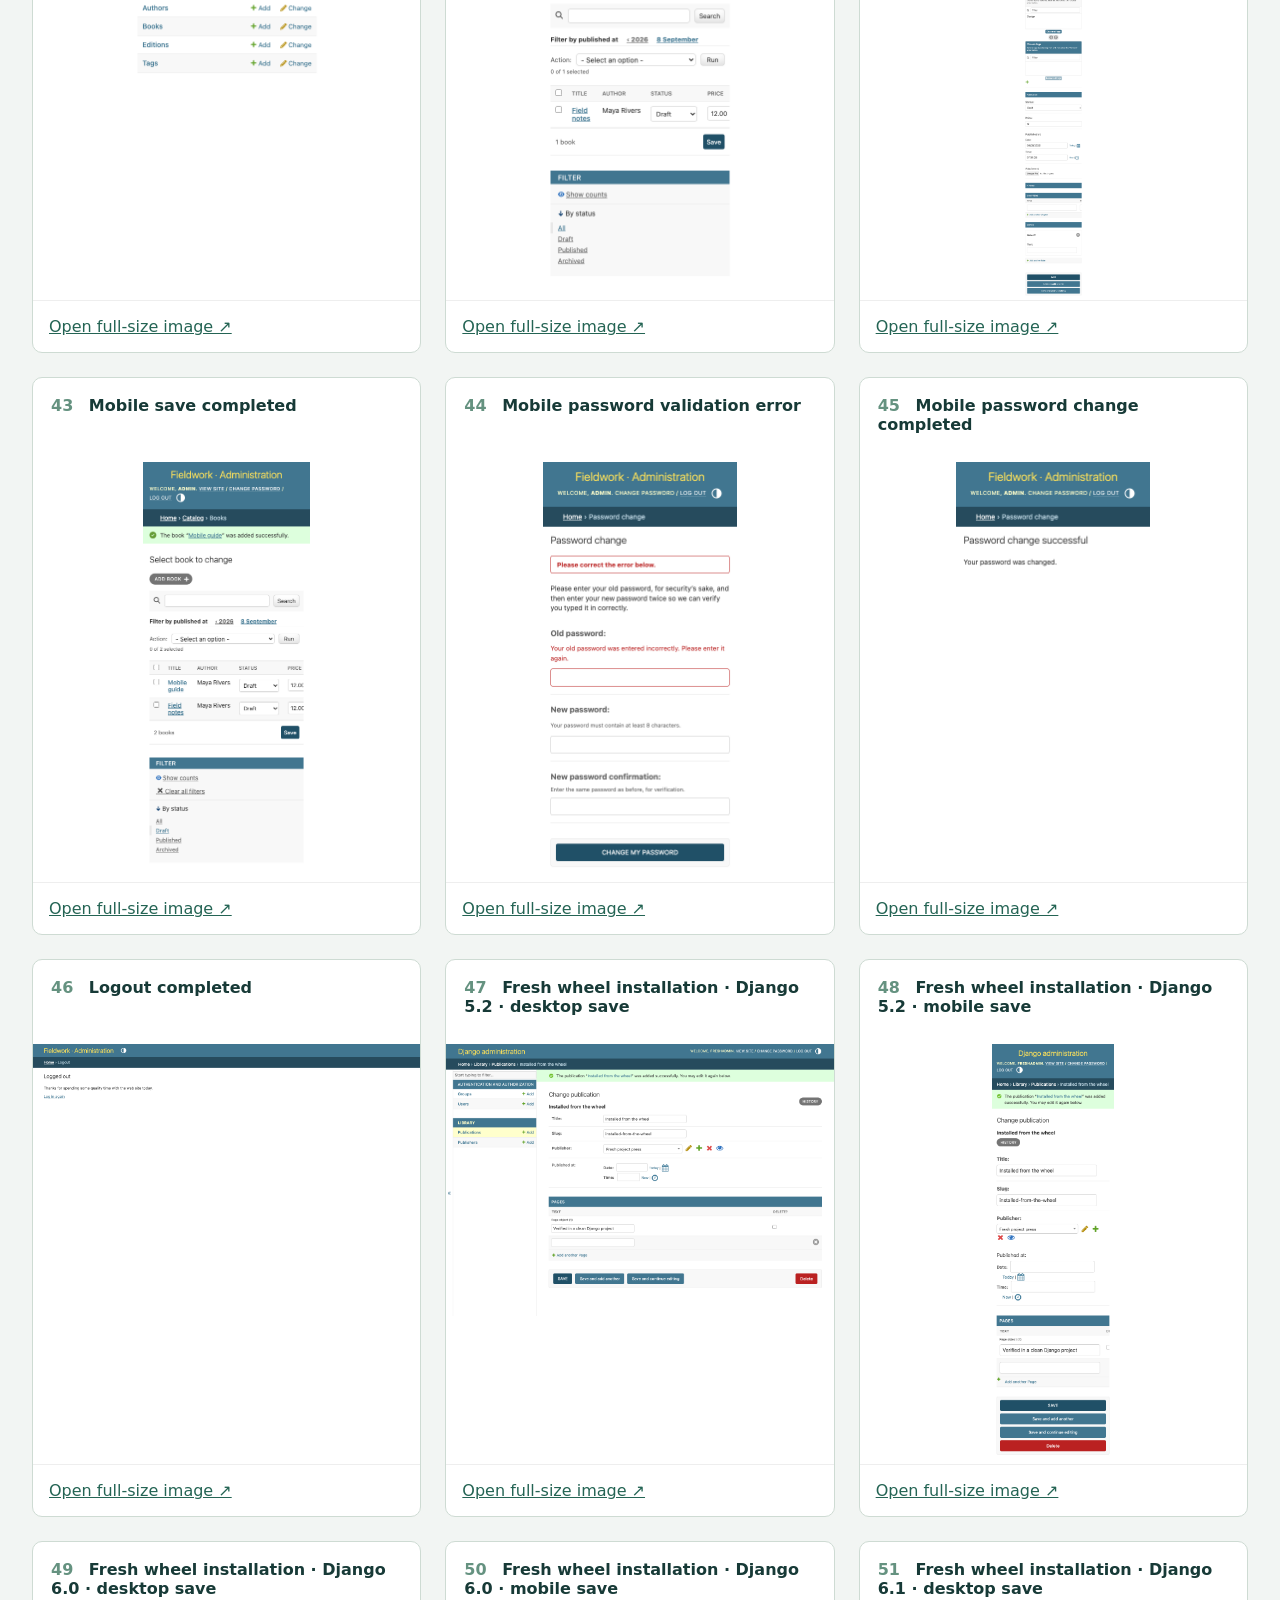
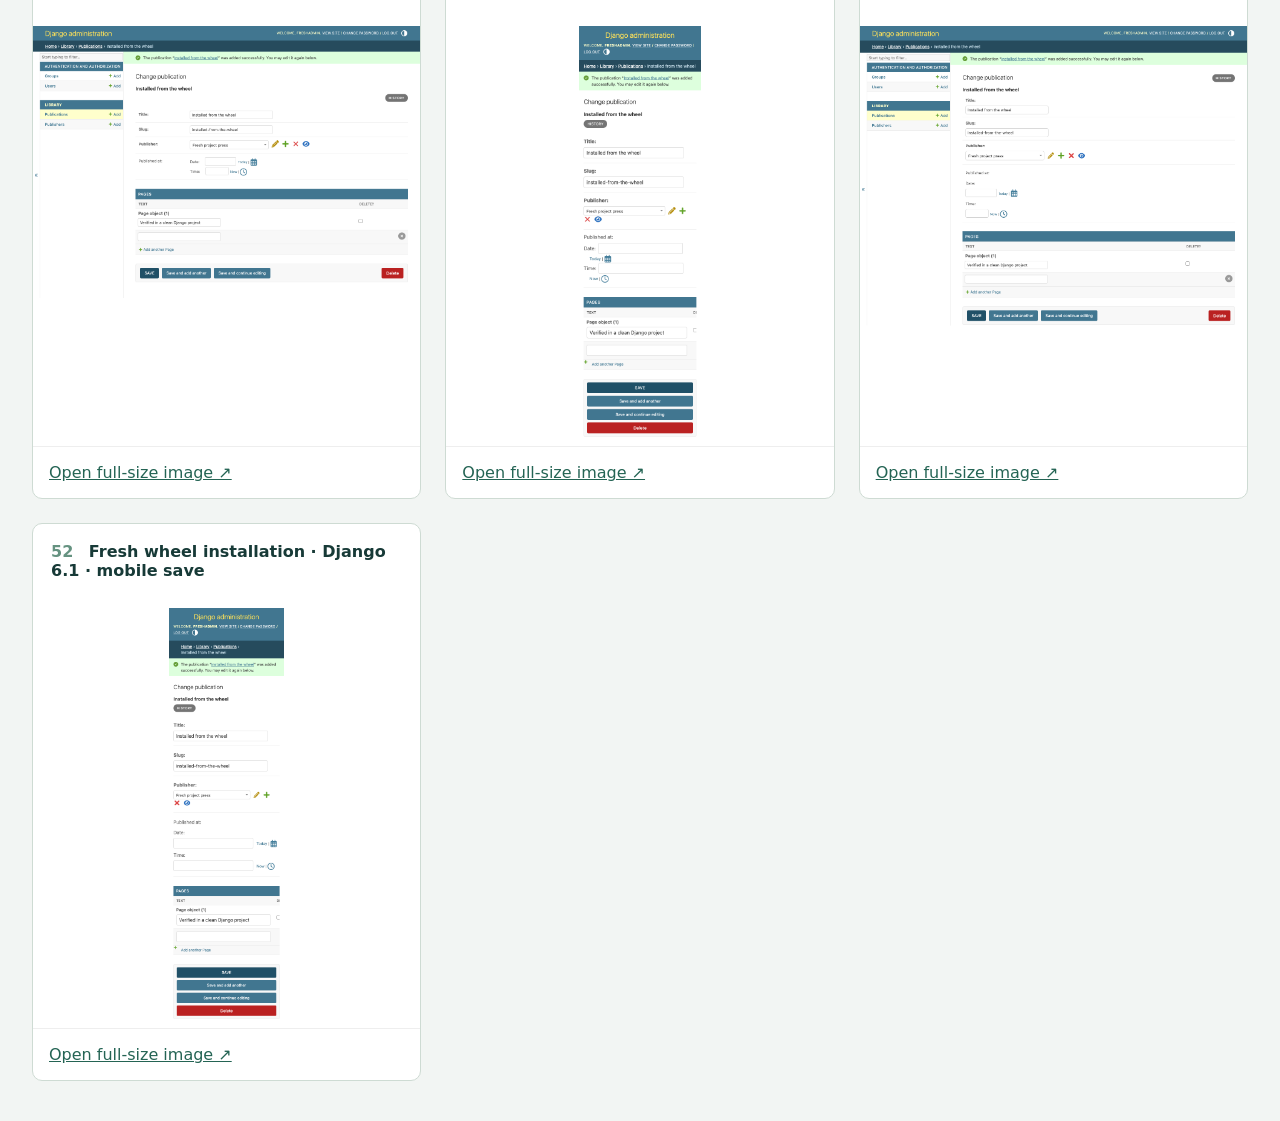
==== commit e54282fe: "docs: verify and deliver default-styled admin 0.1.1" ====
--- a/evidence/walkthrough.html
+++ b/evidence/walkthrough.html
@@ -1 +1 @@
-<!doctype html><html lang="en"><meta charset="utf-8"><meta name="viewport" content="width=device-width, initial-scale=1"><title>Django HTMX admin · Screenshot walkthrough</title><style>body{margin:0;background:#f2f5f3;color:#173a37;font:16px system-ui}header{padding:40px;max-width:1100px;margin:auto}h1{font-size:34px;margin:0 0 12px}main{display:grid;grid-template-columns:repeat(auto-fit,minmax(330px,1fr));gap:24px;padding:0 32px 40px;max-width:1450px;margin:auto}figure{margin:0;border:1px solid #cedbd3;border-radius:10px;overflow:hidden;background:white}figcaption{padding:18px;font-weight:650;min-height:48px}figcaption span{color:#659280;margin-right:10px}img{width:100%;height:420px;object-fit:contain;object-position:top;background:#fff;display:block}.original{display:block;padding:16px;color:#246454;border-top:1px solid #eee}a:focus-visible{outline:3px solid #c58a24}header p{max-width:800px;line-height:1.6}@media(max-width:500px){header{padding:24px}main{padding:0 16px 24px;grid-template-columns:1fr}}</style><header><h1>Django admin + HTMX 4</h1><p>Ordered screenshots of the actual implementation. Follow the flow from entry to saved states, including validation, permissions, cancellations, related popups, mobile layouts and fresh wheel installations. Select an image for its full-size original.</p></header><main><figure><figcaption><span>01</span> Desktop entry: log in</figcaption><a href="screenshots/01-desktop-login.png" target="_blank"><img loading="lazy" src="screenshots/01-desktop-login.png" alt="Desktop entry: log in"></a><a class="original" href="screenshots/01-desktop-login.png" target="_blank">Open full-size image ↗</a></figure><figure><figcaption><span>02</span> Invalid credentials: feedback</figcaption><a href="screenshots/02-login-error.png" target="_blank"><img loading="lazy" src="screenshots/02-login-error.png" alt="Invalid credentials: feedback"></a><a class="original" href="screenshots/02-login-error.png" target="_blank">Open full-size image ↗</a></figure><figure><figcaption><span>03</span> Authenticated dashboard</figcaption><a href="screenshots/03-desktop-dashboard.png" target="_blank"><img loading="lazy" src="screenshots/03-desktop-dashboard.png" alt="Authenticated dashboard"></a><a class="original" href="screenshots/03-desktop-dashboard.png" target="_blank">Open full-size image ↗</a></figure><figure><figcaption><span>04</span> Application index</figcaption><a href="screenshots/04-app-index.png" target="_blank"><img loading="lazy" src="screenshots/04-app-index.png" alt="Application index"></a><a class="original" href="screenshots/04-app-index.png" target="_blank">Open full-size image ↗</a></figure><figure><figcaption><span>05</span> Desktop changelist</figcaption><a href="screenshots/05-desktop-changelist.png" target="_blank"><img loading="lazy" src="screenshots/05-desktop-changelist.png" alt="Desktop changelist"></a><a class="original" href="screenshots/05-desktop-changelist.png" target="_blank">Open full-size image ↗</a></figure><figure><figcaption><span>06</span> Search, filters and ordering</figcaption><a href="screenshots/13-search-filter-sort.png" target="_blank"><img loading="lazy" src="screenshots/13-search-filter-sort.png" alt="Search, filters and ordering"></a><a class="original" href="screenshots/13-search-filter-sort.png" target="_blank">Open full-size image ↗</a></figure><figure><figcaption><span>07</span> List editing: saved</figcaption><a href="screenshots/14-list-edit-saved.png" target="_blank"><img loading="lazy" src="screenshots/14-list-edit-saved.png" alt="List editing: saved"></a><a class="original" href="screenshots/14-list-edit-saved.png" target="_blank">Open full-size image ↗</a></figure><figure><figcaption><span>08</span> List editing: invalid value</figcaption><a href="screenshots/36-list-validation.png" target="_blank"><img loading="lazy" src="screenshots/36-list-validation.png" alt="List editing: invalid value"></a><a class="original" href="screenshots/36-list-validation.png" target="_blank">Open full-size image ↗</a></figure><figure><figcaption><span>09</span> Add form: date picker</figcaption><a href="screenshots/06-add-form-calendar.png" target="_blank"><img loading="lazy" src="screenshots/06-add-form-calendar.png" alt="Add form: date picker"></a><a class="original" href="screenshots/06-add-form-calendar.png" target="_blank">Open full-size image ↗</a></figure><figure><figcaption><span>10</span> Add form: relations, inlines and upload</figcaption><a href="screenshots/07-add-form-inlines-upload.png" target="_blank"><img loading="lazy" src="screenshots/07-add-form-inlines-upload.png" alt="Add form: relations, inlines and upload"></a><a class="original" href="screenshots/07-add-form-inlines-upload.png" target="_blank">Open full-size image ↗</a></figure><figure><figcaption><span>11</span> Form validation: values retained and error focused</figcaption><a href="screenshots/08-validation-feedback.png" target="_blank"><img loading="lazy" src="screenshots/08-validation-feedback.png" alt="Form validation: values retained and error focused"></a><a class="original" href="screenshots/08-validation-feedback.png" target="_blank">Open full-size image ↗</a></figure><figure><figcaption><span>12</span> Save and continue: persisted result</figcaption><a href="screenshots/09-saved-continue.png" target="_blank"><img loading="lazy" src="screenshots/09-saved-continue.png" alt="Save and continue: persisted result"></a><a class="original" href="screenshots/09-saved-continue.png" target="_blank">Open full-size image ↗</a></figure><figure><figcaption><span>13</span> Object history and audit entry</figcaption><a href="screenshots/10-object-history.png" target="_blank"><img loading="lazy" src="screenshots/10-object-history.png" alt="Object history and audit entry"></a><a class="original" href="screenshots/10-object-history.png" target="_blank">Open full-size image ↗</a></figure><figure><figcaption><span>14</span> Single delete: confirmation</figcaption><a href="screenshots/11-delete-confirmation.png" target="_blank"><img loading="lazy" src="screenshots/11-delete-confirmation.png" alt="Single delete: confirmation"></a><a class="original" href="screenshots/11-delete-confirmation.png" target="_blank">Open full-size image ↗</a></figure><figure><figcaption><span>15</span> Single delete: cancellation returns to the object</figcaption><a href="screenshots/38-delete-cancelled.png" target="_blank"><img loading="lazy" src="screenshots/38-delete-cancelled.png" alt="Single delete: cancellation returns to the object"></a><a class="original" href="screenshots/38-delete-cancelled.png" target="_blank">Open full-size image ↗</a></figure><figure><figcaption><span>16</span> Single delete: completed</figcaption><a href="screenshots/12-delete-finished.png" target="_blank"><img loading="lazy" src="screenshots/12-delete-finished.png" alt="Single delete: completed"></a><a class="original" href="screenshots/12-delete-finished.png" target="_blank">Open full-size image ↗</a></figure><figure><figcaption><span>17</span> Custom bulk action: confirmation</figcaption><a href="screenshots/15-bulk-action-confirmation.png" target="_blank"><img loading="lazy" src="screenshots/15-bulk-action-confirmation.png" alt="Custom bulk action: confirmation"></a><a class="original" href="screenshots/15-bulk-action-confirmation.png" target="_blank">Open full-size image ↗</a></figure><figure><figcaption><span>18</span> Custom bulk action: completed</figcaption><a href="screenshots/16-bulk-action-finished.png" target="_blank"><img loading="lazy" src="screenshots/16-bulk-action-finished.png" alt="Custom bulk action: completed"></a><a class="original" href="screenshots/16-bulk-action-finished.png" target="_blank">Open full-size image ↗</a></figure><figure><figcaption><span>19</span> Bulk delete: confirmation</figcaption><a href="screenshots/17-bulk-delete-confirmation.png" target="_blank"><img loading="lazy" src="screenshots/17-bulk-delete-confirmation.png" alt="Bulk delete: confirmation"></a><a class="original" href="screenshots/17-bulk-delete-confirmation.png" target="_blank">Open full-size image ↗</a></figure><figure><figcaption><span>20</span> Bulk delete: completed</figcaption><a href="screenshots/41-bulk-delete-finished.png" target="_blank"><img loading="lazy" src="screenshots/41-bulk-delete-finished.png" alt="Bulk delete: completed"></a><a class="original" href="screenshots/41-bulk-delete-finished.png" target="_blank">Open full-size image ↗</a></figure><figure><figcaption><span>21</span> Related-object popup: add author</figcaption><a href="screenshots/18-related-author-popup.png" target="_blank"><img loading="lazy" src="screenshots/18-related-author-popup.png" alt="Related-object popup: add author"></a><a class="original" href="screenshots/18-related-author-popup.png" target="_blank">Open full-size image ↗</a></figure><figure><figcaption><span>22</span> Popup and raw-ID selections returned to the form</figcaption><a href="screenshots/19-related-records-selected.png" target="_blank"><img loading="lazy" src="screenshots/19-related-records-selected.png" alt="Popup and raw-ID selections returned to the form"></a><a class="original" href="screenshots/19-related-records-selected.png" target="_blank">Open full-size image ↗</a></figure><figure><figcaption><span>23</span> Related-object popup: delete confirmation</figcaption><a href="screenshots/39-popup-delete-confirmation.png" target="_blank"><img loading="lazy" src="screenshots/39-popup-delete-confirmation.png" alt="Related-object popup: delete confirmation"></a><a class="original" href="screenshots/39-popup-delete-confirmation.png" target="_blank">Open full-size image ↗</a></figure><figure><figcaption><span>24</span> Related-object popup: deletion returned to the form</figcaption><a href="screenshots/40-popup-delete-finished.png" target="_blank"><img loading="lazy" src="screenshots/40-popup-delete-finished.png" alt="Related-object popup: deletion returned to the form"></a><a class="original" href="screenshots/40-popup-delete-finished.png" target="_blank">Open full-size image ↗</a></figure><figure><figcaption><span>25</span> Protected related object: deletion refused</figcaption><a href="screenshots/20-protected-deletion.png" target="_blank"><img loading="lazy" src="screenshots/20-protected-deletion.png" alt="Protected related object: deletion refused"></a><a class="original" href="screenshots/20-protected-deletion.png" target="_blank">Open full-size image ↗</a></figure><figure><figcaption><span>26</span> Reactive feedback during a pending request</figcaption><a href="screenshots/33-loading-feedback.png" target="_blank"><img loading="lazy" src="screenshots/33-loading-feedback.png" alt="Reactive feedback during a pending request"></a><a class="original" href="screenshots/33-loading-feedback.png" target="_blank">Open full-size image ↗</a></figure><figure><figcaption><span>27</span> Failed request: unsaved draft retained</figcaption><a href="screenshots/31-request-error-retained.png" target="_blank"><img loading="lazy" src="screenshots/31-request-error-retained.png" alt="Failed request: unsaved draft retained"></a><a class="original" href="screenshots/31-request-error-retained.png" target="_blank">Open full-size image ↗</a></figure><figure><figcaption><span>28</span> Failed request: successful recovery save</figcaption><a href="screenshots/44-request-error-recovered.png" target="_blank"><img loading="lazy" src="screenshots/44-request-error-recovered.png" alt="Failed request: successful recovery save"></a><a class="original" href="screenshots/44-request-error-recovered.png" target="_blank">Open full-size image ↗</a></figure><figure><figcaption><span>29</span> Permission boundary: read-only user</figcaption><a href="screenshots/34-view-only-permissions.png" target="_blank"><img loading="lazy" src="screenshots/34-view-only-permissions.png" alt="Permission boundary: read-only user"></a><a class="original" href="screenshots/34-view-only-permissions.png" target="_blank">Open full-size image ↗</a></figure><figure><figcaption><span>30</span> Expired session: login with return URL</figcaption><a href="screenshots/42-session-expiry-login.png" target="_blank"><img loading="lazy" src="screenshots/42-session-expiry-login.png" alt="Expired session: login with return URL"></a><a class="original" href="screenshots/42-session-expiry-login.png" target="_blank">Open full-size image ↗</a></figure><figure><figcaption><span>31</span> User/group filtered permission widgets</figcaption><a href="screenshots/35-user-permission-widgets.png" target="_blank"><img loading="lazy" src="screenshots/35-user-permission-widgets.png" alt="User/group filtered permission widgets"></a><a class="original" href="screenshots/35-user-permission-widgets.png" target="_blank">Open full-size image ↗</a></figure><figure><figcaption><span>32</span> UserAdmin: new user saved</figcaption><a href="screenshots/45-user-created.png" target="_blank"><img loading="lazy" src="screenshots/45-user-created.png" alt="UserAdmin: new user saved"></a><a class="original" href="screenshots/45-user-created.png" target="_blank">Open full-size image ↗</a></figure><figure><figcaption><span>33</span> UserAdmin: password reset completed</figcaption><a href="screenshots/46-admin-password-reset.png" target="_blank"><img loading="lazy" src="screenshots/46-admin-password-reset.png" alt="UserAdmin: password reset completed"></a><a class="original" href="screenshots/46-admin-password-reset.png" target="_blank">Open full-size image ↗</a></figure><figure><figcaption><span>34</span> Custom AdminSite and namespace</figcaption><a href="screenshots/32-custom-admin-site.png" target="_blank"><img loading="lazy" src="screenshots/32-custom-admin-site.png" alt="Custom AdminSite and namespace"></a><a class="original" href="screenshots/32-custom-admin-site.png" target="_blank">Open full-size image ↗</a></figure><figure><figcaption><span>35</span> Custom view with explicit media lifecycle</figcaption><a href="screenshots/37-custom-media-lifecycle.png" target="_blank"><img loading="lazy" src="screenshots/37-custom-media-lifecycle.png" alt="Custom view with explicit media lifecycle"></a><a class="original" href="screenshots/37-custom-media-lifecycle.png" target="_blank">Open full-size image ↗</a></figure><figure><figcaption><span>36</span> JavaScript disabled: native CRUD saved</figcaption><a href="screenshots/43-no-javascript-saved.png" target="_blank"><img loading="lazy" src="screenshots/43-no-javascript-saved.png" alt="JavaScript disabled: native CRUD saved"></a><a class="original" href="screenshots/43-no-javascript-saved.png" target="_blank">Open full-size image ↗</a></figure><figure><figcaption><span>37</span> Mobile entry: log in</figcaption><a href="screenshots/21-mobile-login.png" target="_blank"><img loading="lazy" src="screenshots/21-mobile-login.png" alt="Mobile entry: log in"></a><a class="original" href="screenshots/21-mobile-login.png" target="_blank">Open full-size image ↗</a></figure><figure><figcaption><span>38</span> Mobile dashboard</figcaption><a href="screenshots/22-mobile-dashboard.png" target="_blank"><img loading="lazy" src="screenshots/22-mobile-dashboard.png" alt="Mobile dashboard"></a><a class="original" href="screenshots/22-mobile-dashboard.png" target="_blank">Open full-size image ↗</a></figure><figure><figcaption><span>39</span> Mobile list with contained table scrolling</figcaption><a href="screenshots/23-mobile-list.png" target="_blank"><img loading="lazy" src="screenshots/23-mobile-list.png" alt="Mobile list with contained table scrolling"></a><a class="original" href="screenshots/23-mobile-list.png" target="_blank">Open full-size image ↗</a></figure><figure><figcaption><span>40</span> Mobile navigation opened; keyboard focus visible</figcaption><a href="screenshots/24-mobile-navigation.png" target="_blank"><img loading="lazy" src="screenshots/24-mobile-navigation.png" alt="Mobile navigation opened; keyboard focus visible"></a><a class="original" href="screenshots/24-mobile-navigation.png" target="_blank">Open full-size image ↗</a></figure><figure><figcaption><span>41</span> Mobile filters opened</figcaption><a href="screenshots/26-mobile-filters.png" target="_blank"><img loading="lazy" src="screenshots/26-mobile-filters.png" alt="Mobile filters opened"></a><a class="original" href="screenshots/26-mobile-filters.png" target="_blank">Open full-size image ↗</a></figure><figure><figcaption><span>42</span> Mobile add form: usable widths and save actions</figcaption><a href="screenshots/27-mobile-add-form.png" target="_blank"><img loading="lazy" src="screenshots/27-mobile-add-form.png" alt="Mobile add form: usable widths and save actions"></a><a class="original" href="screenshots/27-mobile-add-form.png" target="_blank">Open full-size image ↗</a></figure><figure><figcaption><span>43</span> Mobile save completed</figcaption><a href="screenshots/28-mobile-saved.png" target="_blank"><img loading="lazy" src="screenshots/28-mobile-saved.png" alt="Mobile save completed"></a><a class="original" href="screenshots/28-mobile-saved.png" target="_blank">Open full-size image ↗</a></figure><figure><figcaption><span>44</span> Mobile password validation error</figcaption><a href="screenshots/29-mobile-password-error.png" target="_blank"><img loading="lazy" src="screenshots/29-mobile-password-error.png" alt="Mobile password validation error"></a><a class="original" href="screenshots/29-mobile-password-error.png" target="_blank">Open full-size image ↗</a></figure><figure><figcaption><span>45</span> Mobile password change completed</figcaption><a href="screenshots/30-mobile-password-done.png" target="_blank"><img loading="lazy" src="screenshots/30-mobile-password-done.png" alt="Mobile password change completed"></a><a class="original" href="screenshots/30-mobile-password-done.png" target="_blank">Open full-size image ↗</a></figure><figure><figcaption><span>46</span> Logout completed</figcaption><a href="screenshots/25-logout.png" target="_blank"><img loading="lazy" src="screenshots/25-logout.png" alt="Logout completed"></a><a class="original" href="screenshots/25-logout.png" target="_blank">Open full-size image ↗</a></figure><figure><figcaption><span>47</span> Fresh wheel installation · Django 5.2 · desktop save</figcaption><a href="../fresh_install/django52/wheel-saved-desktop.png" target="_blank"><img loading="lazy" src="../fresh_install/django52/wheel-saved-desktop.png" alt="Fresh wheel installation · Django 5.2 · desktop save"></a><a class="original" href="../fresh_install/django52/wheel-saved-desktop.png" target="_blank">Open full-size image ↗</a></figure><figure><figcaption><span>48</span> Fresh wheel installation · Django 5.2 · mobile save</figcaption><a href="../fresh_install/django52/wheel-saved-mobile.png" target="_blank"><img loading="lazy" src="../fresh_install/django52/wheel-saved-mobile.png" alt="Fresh wheel installation · Django 5.2 · mobile save"></a><a class="original" href="../fresh_install/django52/wheel-saved-mobile.png" target="_blank">Open full-size image ↗</a></figure><figure><figcaption><span>49</span> Fresh wheel installation · Django 6.0 · desktop save</figcaption><a href="../fresh_install/django60/wheel-saved-desktop.png" target="_blank"><img loading="lazy" src="../fresh_install/django60/wheel-saved-desktop.png" alt="Fresh wheel installation · Django 6.0 · desktop save"></a><a class="original" href="../fresh_install/django60/wheel-saved-desktop.png" target="_blank">Open full-size image ↗</a></figure><figure><figcaption><span>50</span> Fresh wheel installation · Django 6.0 · mobile save</figcaption><a href="../fresh_install/django60/wheel-saved-mobile.png" target="_blank"><img loading="lazy" src="../fresh_install/django60/wheel-saved-mobile.png" alt="Fresh wheel installation · Django 6.0 · mobile save"></a><a class="original" href="../fresh_install/django60/wheel-saved-mobile.png" target="_blank">Open full-size image ↗</a></figure><figure><figcaption><span>51</span> Fresh wheel installation · Django 6.1 · desktop save</figcaption><a href="../fresh_install/django61/wheel-saved-desktop.png" target="_blank"><img loading="lazy" src="../fresh_install/django61/wheel-saved-desktop.png" alt="Fresh wheel installation · Django 6.1 · desktop save"></a><a class="original" href="../fresh_install/django61/wheel-saved-desktop.png" target="_blank">Open full-size image ↗</a></figure><figure><figcaption><span>52</span> Fresh wheel installation · Django 6.1 · mobile save</figcaption><a href="../fresh_install/django61/wheel-saved-mobile.png" target="_blank"><img loading="lazy" src="../fresh_install/django61/wheel-saved-mobile.png" alt="Fresh wheel installation · Django 6.1 · mobile save"></a><a class="original" href="../fresh_install/django61/wheel-saved-mobile.png" target="_blank">Open full-size image ↗</a></figure></main></html>+<!doctype html><html lang="en"><meta charset="utf-8"><meta name="viewport" content="width=device-width, initial-scale=1"><title>Django HTMX admin · Screenshot walkthrough</title><style>body{margin:0;background:#f2f5f3;color:#173a37;font:16px system-ui}header{padding:40px;max-width:1100px;margin:auto}h1{font-size:34px;margin:0 0 12px}main{display:grid;grid-template-columns:repeat(auto-fit,minmax(330px,1fr));gap:24px;padding:0 32px 40px;max-width:1450px;margin:auto}figure{margin:0;border:1px solid #cedbd3;border-radius:10px;overflow:hidden;background:white}figcaption{padding:18px;font-weight:650;min-height:48px}figcaption span{color:#659280;margin-right:10px}img{width:100%;height:420px;object-fit:contain;object-position:top;background:#fff;display:block}.original{display:block;padding:16px;color:#246454;border-top:1px solid #eee}a:focus-visible{outline:3px solid #c58a24}header p{max-width:800px;line-height:1.6}@media(max-width:500px){header{padding:24px}main{padding:0 16px 24px;grid-template-columns:1fr}}</style><header><h1>Django admin + HTMX 4</h1><p>Ordered screenshots of the actual implementation. Follow the flow from entry to saved states, including validation, permissions, cancellations, related popups, mobile layouts and fresh wheel installations. Select an image for its full-size original.</p></header><main><figure><figcaption><span>01</span> Desktop entry: log in</figcaption><a href="screenshots/01-desktop-login.png" target="_blank"><img loading="lazy" src="screenshots/01-desktop-login.png" alt="Desktop entry: log in"></a><a class="original" href="screenshots/01-desktop-login.png" target="_blank">Open full-size image ↗</a></figure><figure><figcaption><span>02</span> Invalid credentials: feedback</figcaption><a href="screenshots/02-login-error.png" target="_blank"><img loading="lazy" src="screenshots/02-login-error.png" alt="Invalid credentials: feedback"></a><a class="original" href="screenshots/02-login-error.png" target="_blank">Open full-size image ↗</a></figure><figure><figcaption><span>03</span> Authenticated dashboard</figcaption><a href="screenshots/03-desktop-dashboard.png" target="_blank"><img loading="lazy" src="screenshots/03-desktop-dashboard.png" alt="Authenticated dashboard"></a><a class="original" href="screenshots/03-desktop-dashboard.png" target="_blank">Open full-size image ↗</a></figure><figure><figcaption><span>04</span> Application index</figcaption><a href="screenshots/04-app-index.png" target="_blank"><img loading="lazy" src="screenshots/04-app-index.png" alt="Application index"></a><a class="original" href="screenshots/04-app-index.png" target="_blank">Open full-size image ↗</a></figure><figure><figcaption><span>05</span> Desktop changelist</figcaption><a href="screenshots/05-desktop-changelist.png" target="_blank"><img loading="lazy" src="screenshots/05-desktop-changelist.png" alt="Desktop changelist"></a><a class="original" href="screenshots/05-desktop-changelist.png" target="_blank">Open full-size image ↗</a></figure><figure><figcaption><span>06</span> Search, filters and ordering</figcaption><a href="screenshots/13-search-filter-sort.png" target="_blank"><img loading="lazy" src="screenshots/13-search-filter-sort.png" alt="Search, filters and ordering"></a><a class="original" href="screenshots/13-search-filter-sort.png" target="_blank">Open full-size image ↗</a></figure><figure><figcaption><span>07</span> List editing: saved</figcaption><a href="screenshots/14-list-edit-saved.png" target="_blank"><img loading="lazy" src="screenshots/14-list-edit-saved.png" alt="List editing: saved"></a><a class="original" href="screenshots/14-list-edit-saved.png" target="_blank">Open full-size image ↗</a></figure><figure><figcaption><span>08</span> List editing: invalid value</figcaption><a href="screenshots/36-list-validation.png" target="_blank"><img loading="lazy" src="screenshots/36-list-validation.png" alt="List editing: invalid value"></a><a class="original" href="screenshots/36-list-validation.png" target="_blank">Open full-size image ↗</a></figure><figure><figcaption><span>09</span> Add form: date picker</figcaption><a href="screenshots/06-add-form-calendar.png" target="_blank"><img loading="lazy" src="screenshots/06-add-form-calendar.png" alt="Add form: date picker"></a><a class="original" href="screenshots/06-add-form-calendar.png" target="_blank">Open full-size image ↗</a></figure><figure><figcaption><span>10</span> Add form: relations, inlines and upload</figcaption><a href="screenshots/07-add-form-inlines-upload.png" target="_blank"><img loading="lazy" src="screenshots/07-add-form-inlines-upload.png" alt="Add form: relations, inlines and upload"></a><a class="original" href="screenshots/07-add-form-inlines-upload.png" target="_blank">Open full-size image ↗</a></figure><figure><figcaption><span>11</span> Form validation: values retained and error focused</figcaption><a href="screenshots/08-validation-feedback.png" target="_blank"><img loading="lazy" src="screenshots/08-validation-feedback.png" alt="Form validation: values retained and error focused"></a><a class="original" href="screenshots/08-validation-feedback.png" target="_blank">Open full-size image ↗</a></figure><figure><figcaption><span>12</span> Save and continue: persisted result</figcaption><a href="screenshots/09-saved-continue.png" target="_blank"><img loading="lazy" src="screenshots/09-saved-continue.png" alt="Save and continue: persisted result"></a><a class="original" href="screenshots/09-saved-continue.png" target="_blank">Open full-size image ↗</a></figure><figure><figcaption><span>13</span> Object history and audit entry</figcaption><a href="screenshots/10-object-history.png" target="_blank"><img loading="lazy" src="screenshots/10-object-history.png" alt="Object history and audit entry"></a><a class="original" href="screenshots/10-object-history.png" target="_blank">Open full-size image ↗</a></figure><figure><figcaption><span>14</span> Single delete: confirmation</figcaption><a href="screenshots/11-delete-confirmation.png" target="_blank"><img loading="lazy" src="screenshots/11-delete-confirmation.png" alt="Single delete: confirmation"></a><a class="original" href="screenshots/11-delete-confirmation.png" target="_blank">Open full-size image ↗</a></figure><figure><figcaption><span>15</span> Single delete: cancellation returns to the object</figcaption><a href="screenshots/38-delete-cancelled.png" target="_blank"><img loading="lazy" src="screenshots/38-delete-cancelled.png" alt="Single delete: cancellation returns to the object"></a><a class="original" href="screenshots/38-delete-cancelled.png" target="_blank">Open full-size image ↗</a></figure><figure><figcaption><span>16</span> Single delete: completed</figcaption><a href="screenshots/12-delete-finished.png" target="_blank"><img loading="lazy" src="screenshots/12-delete-finished.png" alt="Single delete: completed"></a><a class="original" href="screenshots/12-delete-finished.png" target="_blank">Open full-size image ↗</a></figure><figure><figcaption><span>17</span> Custom bulk action: confirmation</figcaption><a href="screenshots/15-bulk-action-confirmation.png" target="_blank"><img loading="lazy" src="screenshots/15-bulk-action-confirmation.png" alt="Custom bulk action: confirmation"></a><a class="original" href="screenshots/15-bulk-action-confirmation.png" target="_blank">Open full-size image ↗</a></figure><figure><figcaption><span>18</span> Custom bulk action: completed</figcaption><a href="screenshots/16-bulk-action-finished.png" target="_blank"><img loading="lazy" src="screenshots/16-bulk-action-finished.png" alt="Custom bulk action: completed"></a><a class="original" href="screenshots/16-bulk-action-finished.png" target="_blank">Open full-size image ↗</a></figure><figure><figcaption><span>19</span> Bulk delete: confirmation</figcaption><a href="screenshots/17-bulk-delete-confirmation.png" target="_blank"><img loading="lazy" src="screenshots/17-bulk-delete-confirmation.png" alt="Bulk delete: confirmation"></a><a class="original" href="screenshots/17-bulk-delete-confirmation.png" target="_blank">Open full-size image ↗</a></figure><figure><figcaption><span>20</span> Bulk delete: completed</figcaption><a href="screenshots/41-bulk-delete-finished.png" target="_blank"><img loading="lazy" src="screenshots/41-bulk-delete-finished.png" alt="Bulk delete: completed"></a><a class="original" href="screenshots/41-bulk-delete-finished.png" target="_blank">Open full-size image ↗</a></figure><figure><figcaption><span>21</span> Related-object popup: add author</figcaption><a href="screenshots/18-related-author-popup.png" target="_blank"><img loading="lazy" src="screenshots/18-related-author-popup.png" alt="Related-object popup: add author"></a><a class="original" href="screenshots/18-related-author-popup.png" target="_blank">Open full-size image ↗</a></figure><figure><figcaption><span>22</span> Popup and raw-ID selections returned to the form</figcaption><a href="screenshots/19-related-records-selected.png" target="_blank"><img loading="lazy" src="screenshots/19-related-records-selected.png" alt="Popup and raw-ID selections returned to the form"></a><a class="original" href="screenshots/19-related-records-selected.png" target="_blank">Open full-size image ↗</a></figure><figure><figcaption><span>23</span> Related-object popup: delete confirmation</figcaption><a href="screenshots/39-popup-delete-confirmation.png" target="_blank"><img loading="lazy" src="screenshots/39-popup-delete-confirmation.png" alt="Related-object popup: delete confirmation"></a><a class="original" href="screenshots/39-popup-delete-confirmation.png" target="_blank">Open full-size image ↗</a></figure><figure><figcaption><span>24</span> Related-object popup: deletion returned to the form</figcaption><a href="screenshots/40-popup-delete-finished.png" target="_blank"><img loading="lazy" src="screenshots/40-popup-delete-finished.png" alt="Related-object popup: deletion returned to the form"></a><a class="original" href="screenshots/40-popup-delete-finished.png" target="_blank">Open full-size image ↗</a></figure><figure><figcaption><span>25</span> Protected related object: deletion refused</figcaption><a href="screenshots/20-protected-deletion.png" target="_blank"><img loading="lazy" src="screenshots/20-protected-deletion.png" alt="Protected related object: deletion refused"></a><a class="original" href="screenshots/20-protected-deletion.png" target="_blank">Open full-size image ↗</a></figure><figure><figcaption><span>26</span> Reactive feedback during a pending request</figcaption><a href="screenshots/33-loading-feedback.png" target="_blank"><img loading="lazy" src="screenshots/33-loading-feedback.png" alt="Reactive feedback during a pending request"></a><a class="original" href="screenshots/33-loading-feedback.png" target="_blank">Open full-size image ↗</a></figure><figure><figcaption><span>27</span> Failed request: unsaved draft retained</figcaption><a href="screenshots/31-request-error-retained.png" target="_blank"><img loading="lazy" src="screenshots/31-request-error-retained.png" alt="Failed request: unsaved draft retained"></a><a class="original" href="screenshots/31-request-error-retained.png" target="_blank">Open full-size image ↗</a></figure><figure><figcaption><span>28</span> Failed request: successful recovery save</figcaption><a href="screenshots/44-request-error-recovered.png" target="_blank"><img loading="lazy" src="screenshots/44-request-error-recovered.png" alt="Failed request: successful recovery save"></a><a class="original" href="screenshots/44-request-error-recovered.png" target="_blank">Open full-size image ↗</a></figure><figure><figcaption><span>29</span> Permission boundary: read-only user</figcaption><a href="screenshots/34-view-only-permissions.png" target="_blank"><img loading="lazy" src="screenshots/34-view-only-permissions.png" alt="Permission boundary: read-only user"></a><a class="original" href="screenshots/34-view-only-permissions.png" target="_blank">Open full-size image ↗</a></figure><figure><figcaption><span>30</span> Expired session: login with return URL</figcaption><a href="screenshots/42-session-expiry-login.png" target="_blank"><img loading="lazy" src="screenshots/42-session-expiry-login.png" alt="Expired session: login with return URL"></a><a class="original" href="screenshots/42-session-expiry-login.png" target="_blank">Open full-size image ↗</a></figure><figure><figcaption><span>31</span> User/group filtered permission widgets</figcaption><a href="screenshots/35-user-permission-widgets.png" target="_blank"><img loading="lazy" src="screenshots/35-user-permission-widgets.png" alt="User/group filtered permission widgets"></a><a class="original" href="screenshots/35-user-permission-widgets.png" target="_blank">Open full-size image ↗</a></figure><figure><figcaption><span>32</span> UserAdmin: new user saved</figcaption><a href="screenshots/45-user-created.png" target="_blank"><img loading="lazy" src="screenshots/45-user-created.png" alt="UserAdmin: new user saved"></a><a class="original" href="screenshots/45-user-created.png" target="_blank">Open full-size image ↗</a></figure><figure><figcaption><span>33</span> UserAdmin: password reset completed</figcaption><a href="screenshots/46-admin-password-reset.png" target="_blank"><img loading="lazy" src="screenshots/46-admin-password-reset.png" alt="UserAdmin: password reset completed"></a><a class="original" href="screenshots/46-admin-password-reset.png" target="_blank">Open full-size image ↗</a></figure><figure><figcaption><span>34</span> Custom AdminSite and namespace</figcaption><a href="screenshots/32-custom-admin-site.png" target="_blank"><img loading="lazy" src="screenshots/32-custom-admin-site.png" alt="Custom AdminSite and namespace"></a><a class="original" href="screenshots/32-custom-admin-site.png" target="_blank">Open full-size image ↗</a></figure><figure><figcaption><span>35</span> Custom view with explicit media lifecycle</figcaption><a href="screenshots/37-custom-media-lifecycle.png" target="_blank"><img loading="lazy" src="screenshots/37-custom-media-lifecycle.png" alt="Custom view with explicit media lifecycle"></a><a class="original" href="screenshots/37-custom-media-lifecycle.png" target="_blank">Open full-size image ↗</a></figure><figure><figcaption><span>36</span> JavaScript disabled: native CRUD saved</figcaption><a href="screenshots/43-no-javascript-saved.png" target="_blank"><img loading="lazy" src="screenshots/43-no-javascript-saved.png" alt="JavaScript disabled: native CRUD saved"></a><a class="original" href="screenshots/43-no-javascript-saved.png" target="_blank">Open full-size image ↗</a></figure><figure><figcaption><span>37</span> Mobile entry: log in</figcaption><a href="screenshots/21-mobile-login.png" target="_blank"><img loading="lazy" src="screenshots/21-mobile-login.png" alt="Mobile entry: log in"></a><a class="original" href="screenshots/21-mobile-login.png" target="_blank">Open full-size image ↗</a></figure><figure><figcaption><span>38</span> Mobile dashboard</figcaption><a href="screenshots/22-mobile-dashboard.png" target="_blank"><img loading="lazy" src="screenshots/22-mobile-dashboard.png" alt="Mobile dashboard"></a><a class="original" href="screenshots/22-mobile-dashboard.png" target="_blank">Open full-size image ↗</a></figure><figure><figcaption><span>39</span> Default Django mobile changelist</figcaption><a href="screenshots/23-mobile-list.png" target="_blank"><img loading="lazy" src="screenshots/23-mobile-list.png" alt="Default Django mobile changelist"></a><a class="original" href="screenshots/23-mobile-list.png" target="_blank">Open full-size image ↗</a></figure><figure><figcaption><span>40</span> Mobile navigation using Django breadcrumbs</figcaption><a href="screenshots/24-mobile-navigation.png" target="_blank"><img loading="lazy" src="screenshots/24-mobile-navigation.png" alt="Mobile navigation using Django breadcrumbs"></a><a class="original" href="screenshots/24-mobile-navigation.png" target="_blank">Open full-size image ↗</a></figure><figure><figcaption><span>41</span> Default Django mobile filters</figcaption><a href="screenshots/26-mobile-filters.png" target="_blank"><img loading="lazy" src="screenshots/26-mobile-filters.png" alt="Default Django mobile filters"></a><a class="original" href="screenshots/26-mobile-filters.png" target="_blank">Open full-size image ↗</a></figure><figure><figcaption><span>42</span> Default Django mobile add form and save actions</figcaption><a href="screenshots/27-mobile-add-form.png" target="_blank"><img loading="lazy" src="screenshots/27-mobile-add-form.png" alt="Default Django mobile add form and save actions"></a><a class="original" href="screenshots/27-mobile-add-form.png" target="_blank">Open full-size image ↗</a></figure><figure><figcaption><span>43</span> Mobile save completed</figcaption><a href="screenshots/28-mobile-saved.png" target="_blank"><img loading="lazy" src="screenshots/28-mobile-saved.png" alt="Mobile save completed"></a><a class="original" href="screenshots/28-mobile-saved.png" target="_blank">Open full-size image ↗</a></figure><figure><figcaption><span>44</span> Mobile password validation error</figcaption><a href="screenshots/29-mobile-password-error.png" target="_blank"><img loading="lazy" src="screenshots/29-mobile-password-error.png" alt="Mobile password validation error"></a><a class="original" href="screenshots/29-mobile-password-error.png" target="_blank">Open full-size image ↗</a></figure><figure><figcaption><span>45</span> Mobile password change completed</figcaption><a href="screenshots/30-mobile-password-done.png" target="_blank"><img loading="lazy" src="screenshots/30-mobile-password-done.png" alt="Mobile password change completed"></a><a class="original" href="screenshots/30-mobile-password-done.png" target="_blank">Open full-size image ↗</a></figure><figure><figcaption><span>46</span> Logout completed</figcaption><a href="screenshots/25-logout.png" target="_blank"><img loading="lazy" src="screenshots/25-logout.png" alt="Logout completed"></a><a class="original" href="screenshots/25-logout.png" target="_blank">Open full-size image ↗</a></figure><figure><figcaption><span>47</span> Fresh wheel installation · Django 5.2 · desktop save</figcaption><a href="../fresh_install/django52/wheel-saved-desktop.png" target="_blank"><img loading="lazy" src="../fresh_install/django52/wheel-saved-desktop.png" alt="Fresh wheel installation · Django 5.2 · desktop save"></a><a class="original" href="../fresh_install/django52/wheel-saved-desktop.png" target="_blank">Open full-size image ↗</a></figure><figure><figcaption><span>48</span> Fresh wheel installation · Django 5.2 · mobile save</figcaption><a href="../fresh_install/django52/wheel-saved-mobile.png" target="_blank"><img loading="lazy" src="../fresh_install/django52/wheel-saved-mobile.png" alt="Fresh wheel installation · Django 5.2 · mobile save"></a><a class="original" href="../fresh_install/django52/wheel-saved-mobile.png" target="_blank">Open full-size image ↗</a></figure><figure><figcaption><span>49</span> Fresh wheel installation · Django 6.0 · desktop save</figcaption><a href="../fresh_install/django60/wheel-saved-desktop.png" target="_blank"><img loading="lazy" src="../fresh_install/django60/wheel-saved-desktop.png" alt="Fresh wheel installation · Django 6.0 · desktop save"></a><a class="original" href="../fresh_install/django60/wheel-saved-desktop.png" target="_blank">Open full-size image ↗</a></figure><figure><figcaption><span>50</span> Fresh wheel installation · Django 6.0 · mobile save</figcaption><a href="../fresh_install/django60/wheel-saved-mobile.png" target="_blank"><img loading="lazy" src="../fresh_install/django60/wheel-saved-mobile.png" alt="Fresh wheel installation · Django 6.0 · mobile save"></a><a class="original" href="../fresh_install/django60/wheel-saved-mobile.png" target="_blank">Open full-size image ↗</a></figure><figure><figcaption><span>51</span> Fresh wheel installation · Django 6.1 · desktop save</figcaption><a href="../fresh_install/django61/wheel-saved-desktop.png" target="_blank"><img loading="lazy" src="../fresh_install/django61/wheel-saved-desktop.png" alt="Fresh wheel installation · Django 6.1 · desktop save"></a><a class="original" href="../fresh_install/django61/wheel-saved-desktop.png" target="_blank">Open full-size image ↗</a></figure><figure><figcaption><span>52</span> Fresh wheel installation · Django 6.1 · mobile save</figcaption><a href="../fresh_install/django61/wheel-saved-mobile.png" target="_blank"><img loading="lazy" src="../fresh_install/django61/wheel-saved-mobile.png" alt="Fresh wheel installation · Django 6.1 · mobile save"></a><a class="original" href="../fresh_install/django61/wheel-saved-mobile.png" target="_blank">Open full-size image ↗</a></figure></main></html>
